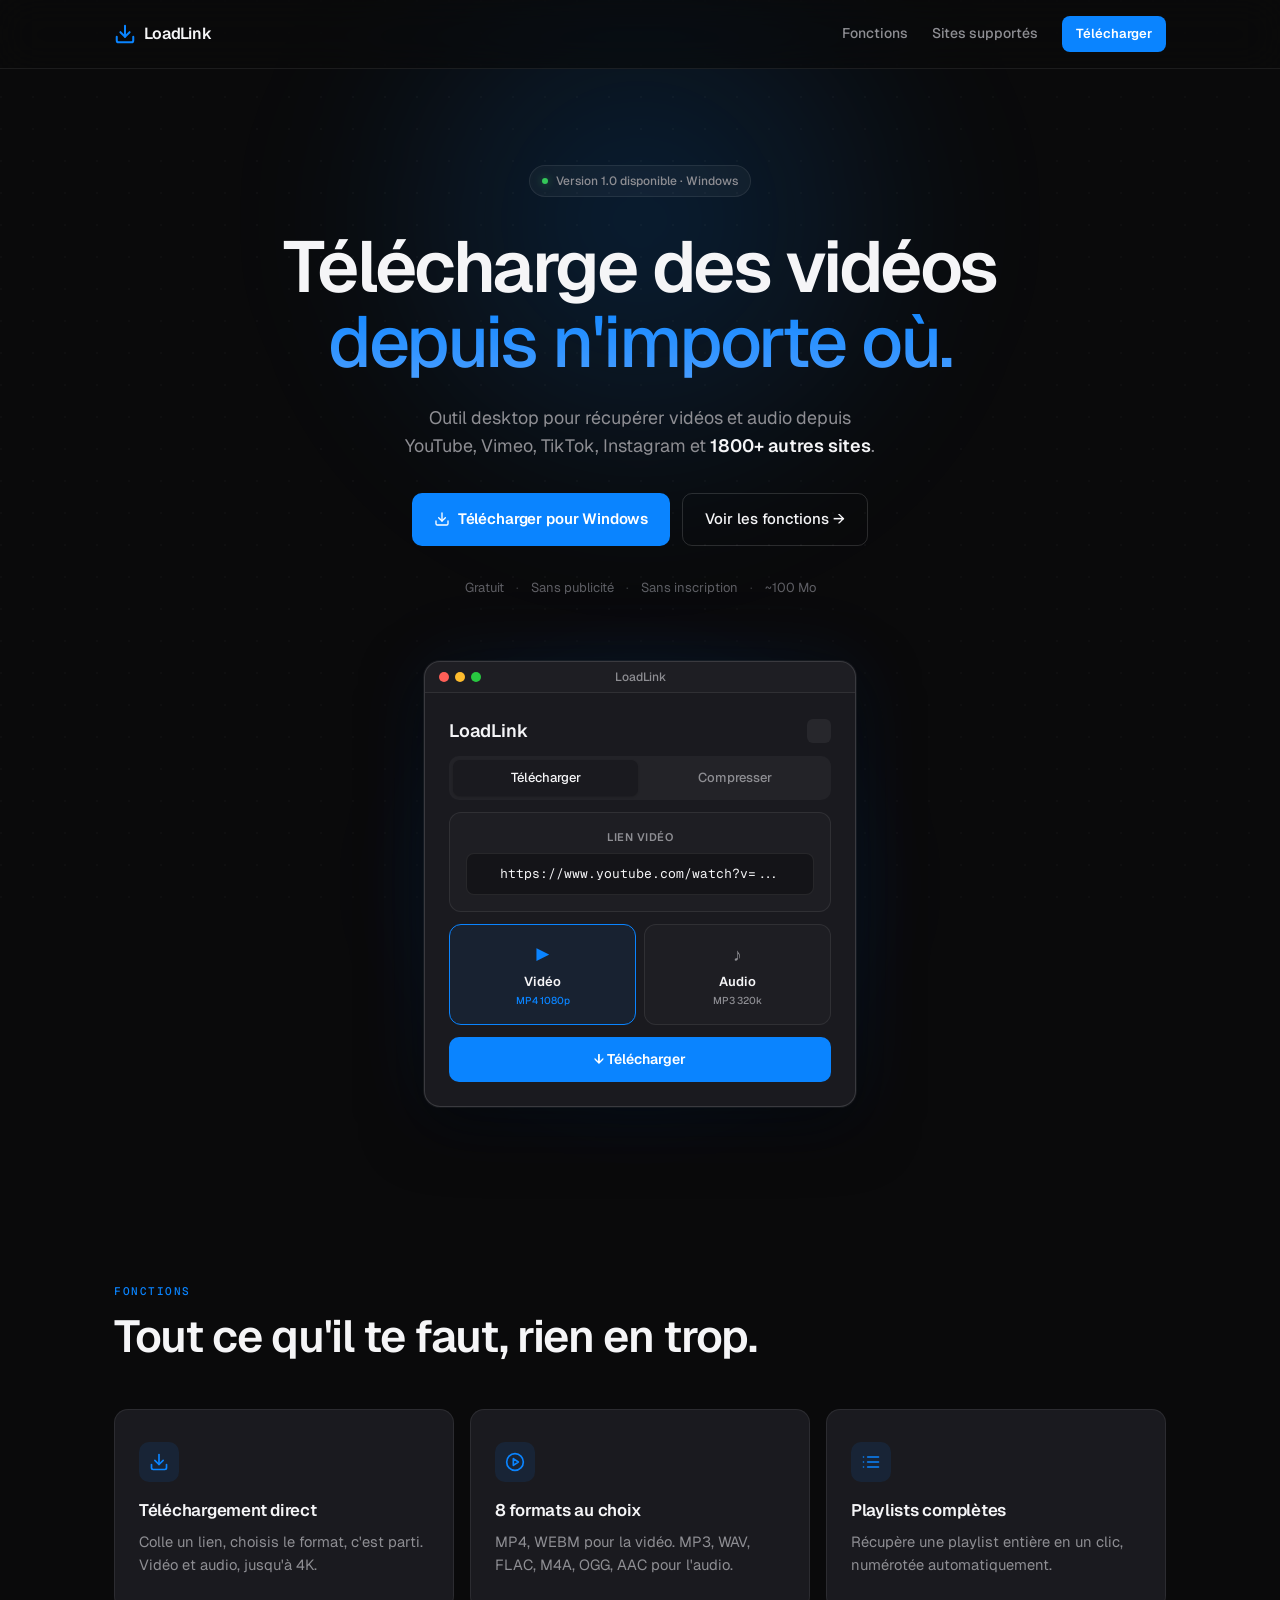
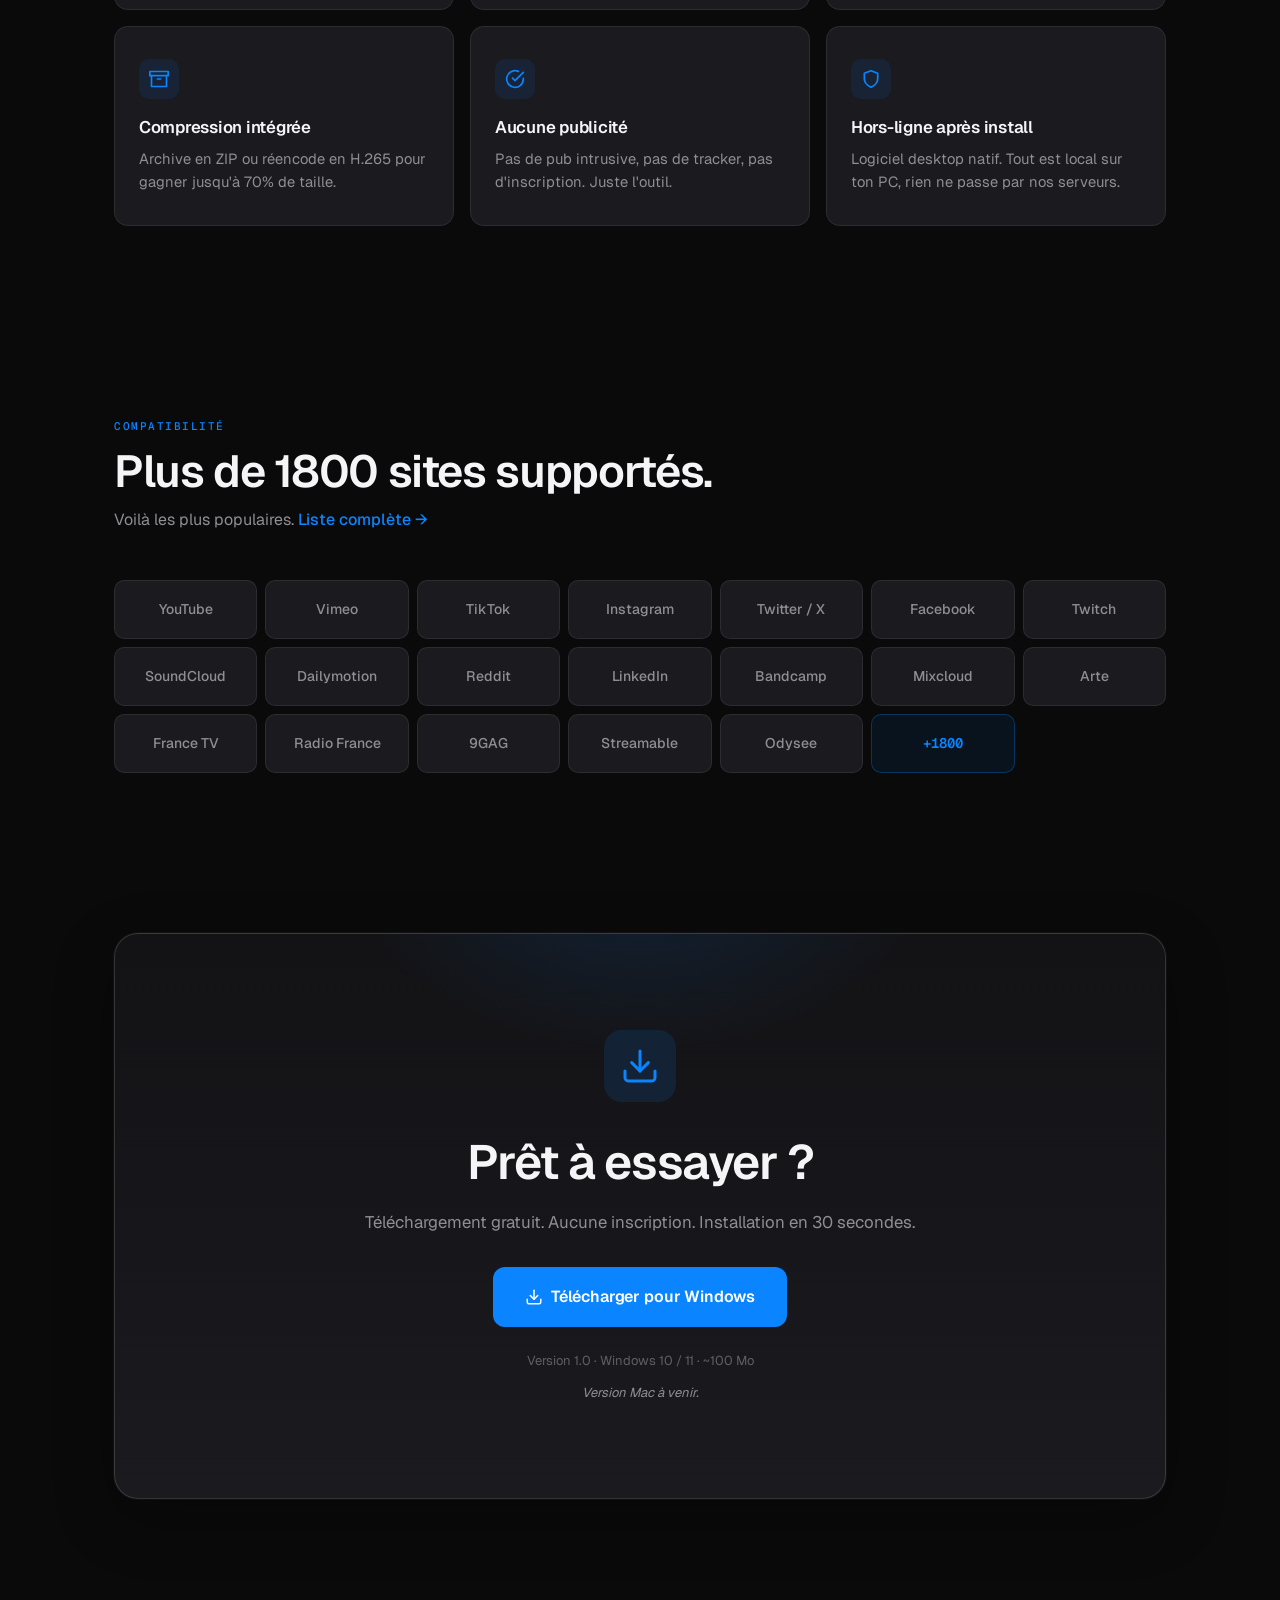
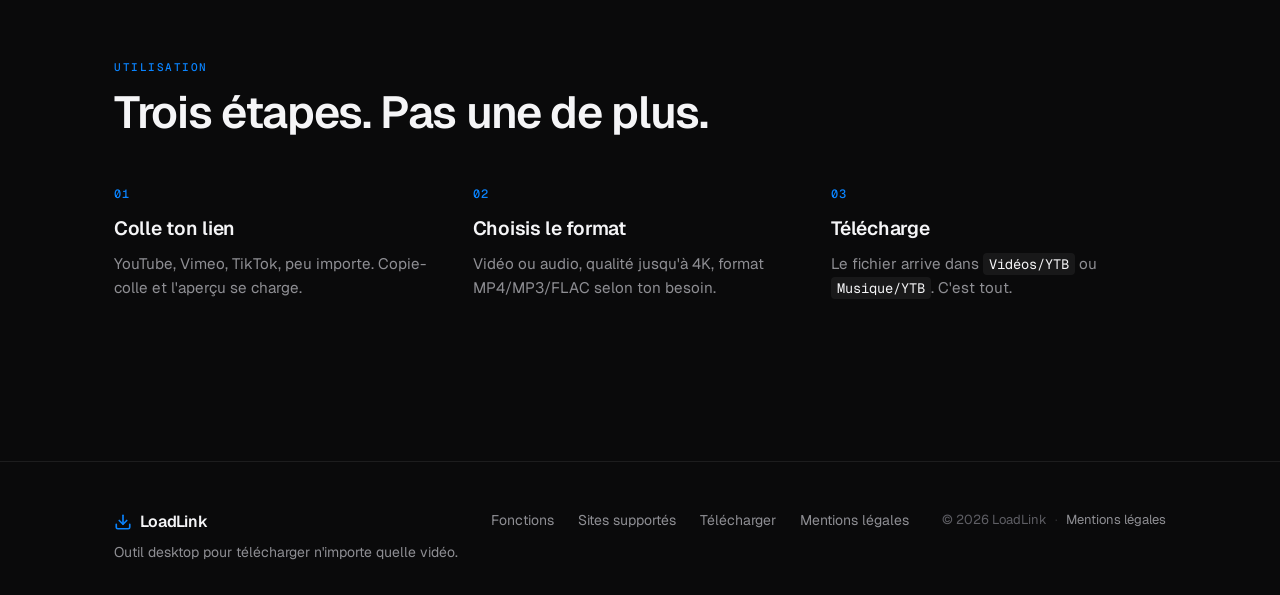
==== index.html @ 28d134cc "Initial commit: LoadLink website" ====
<!DOCTYPE html>
<html lang="fr">
<head>
  <meta charset="UTF-8">
  <meta name="viewport" content="width=device-width, initial-scale=1.0">
  <title>LoadLink — Téléchargez n'importe quelle vidéo, n'importe où</title>
  <meta name="description" content="LoadLink est un outil desktop pour télécharger des vidéos et de l'audio depuis YouTube, Vimeo, TikTok, Instagram et 1800+ autres sites. Gratuit, sans publicité, sans inscription.">
  <meta property="og:title" content="LoadLink — Télécharge n'importe quelle vidéo">
  <meta property="og:description" content="Outil desktop pour télécharger des vidéos et de l'audio depuis YouTube, Vimeo, TikTok et plus.">
  <meta property="og:type" content="website">
  <link rel="icon" type="image/png" href="favicon.png">

  <!-- Fonts: Geist (display + body) for crisp tech feel -->
  <link rel="preconnect" href="https://fonts.googleapis.com">
  <link rel="preconnect" href="https://fonts.gstatic.com" crossorigin>
  <link href="https://fonts.googleapis.com/css2?family=Geist:wght@300;400;500;600;700&family=Geist+Mono:wght@400;500&display=swap" rel="stylesheet">

  <link rel="stylesheet" href="styles.css">
</head>
<body>

  <!-- Subtle ambient gradient bg -->
  <div class="ambient-bg"></div>

  <header class="site-header">
    <div class="container header-inner">
      <a href="#" class="logo">
        <svg class="logo-mark" width="22" height="22" viewBox="0 0 24 24" fill="none" stroke="currentColor" stroke-width="2.2" stroke-linecap="round" stroke-linejoin="round">
          <path d="M21 15v4a2 2 0 0 1-2 2H5a2 2 0 0 1-2-2v-4"/>
          <polyline points="7 10 12 15 17 10"/>
          <line x1="12" y1="15" x2="12" y2="3"/>
        </svg>
        <span class="logo-text">LoadLink</span>
      </a>
      <nav class="nav">
        <a href="#features" class="nav-link">Fonctions</a>
        <a href="#sites" class="nav-link">Sites supportés</a>
        <a href="#download" class="nav-cta">Télécharger</a>
      </nav>
    </div>
  </header>

  <main>

    <!-- HERO -->
    <section class="hero">
      <div class="container">
        <div class="hero-badge">
          <span class="hero-badge-dot"></span>
          <span>Version 1.0 disponible · Windows</span>
        </div>

        <h1 class="hero-title">
          Télécharge des vidéos<br>
          <span class="hero-title-accent">depuis n'importe où.</span>
        </h1>

        <p class="hero-subtitle">
          Outil desktop pour récupérer vidéos et audio depuis<br>
          YouTube, Vimeo, TikTok, Instagram et <strong>1800+ autres sites</strong>.
        </p>

        <div class="hero-actions">
          <a href="#download" class="btn-primary">
            <svg width="16" height="16" viewBox="0 0 24 24" fill="none" stroke="currentColor" stroke-width="2" stroke-linecap="round" stroke-linejoin="round">
              <path d="M21 15v4a2 2 0 0 1-2 2H5a2 2 0 0 1-2-2v-4"/>
              <polyline points="7 10 12 15 17 10"/>
              <line x1="12" y1="15" x2="12" y2="3"/>
            </svg>
            Télécharger pour Windows
          </a>
          <a href="#features" class="btn-secondary">Voir les fonctions →</a>
        </div>

        <div class="hero-meta">
          <span>Gratuit</span>
          <span class="dot">·</span>
          <span>Sans publicité</span>
          <span class="dot">·</span>
          <span>Sans inscription</span>
          <span class="dot">·</span>
          <span>~100 Mo</span>
        </div>
      </div>

      <!-- App screenshot mockup -->
      <div class="hero-mockup container">
        <div class="mockup-frame">
          <div class="mockup-bar">
            <div class="mockup-dot red"></div>
            <div class="mockup-dot yellow"></div>
            <div class="mockup-dot green"></div>
            <div class="mockup-title">LoadLink</div>
          </div>
          <div class="mockup-content">
            <div class="mockup-row">
              <h3 style="margin:0;font-size:18px;font-weight:600">LoadLink</h3>
              <div class="mockup-icon"></div>
            </div>
            <div class="mockup-tabs">
              <div class="mockup-tab selected">Télécharger</div>
              <div class="mockup-tab">Compresser</div>
            </div>
            <div class="mockup-card">
              <div class="mockup-label">LIEN VIDÉO</div>
              <div class="mockup-input">https://www.youtube.com/watch?v=...</div>
            </div>
            <div class="mockup-formats">
              <div class="mockup-format selected">
                <div class="mockup-format-icon">▶</div>
                <div>Vidéo</div>
                <div class="mockup-format-meta">MP4 1080p</div>
              </div>
              <div class="mockup-format">
                <div class="mockup-format-icon">♪</div>
                <div>Audio</div>
                <div class="mockup-format-meta">MP3 320k</div>
              </div>
            </div>
            <div class="mockup-btn">↓ Télécharger</div>
          </div>
        </div>
      </div>
    </section>

    <!-- FEATURES -->
    <section class="features" id="features">
      <div class="container">
        <div class="section-label">FONCTIONS</div>
        <h2 class="section-title">Tout ce qu'il te faut, rien en trop.</h2>

        <div class="features-grid">
          <div class="feature">
            <div class="feature-icon">
              <svg width="20" height="20" viewBox="0 0 24 24" fill="none" stroke="currentColor" stroke-width="2" stroke-linecap="round" stroke-linejoin="round"><path d="M21 15v4a2 2 0 0 1-2 2H5a2 2 0 0 1-2-2v-4"/><polyline points="7 10 12 15 17 10"/><line x1="12" y1="15" x2="12" y2="3"/></svg>
            </div>
            <h3 class="feature-title">Téléchargement direct</h3>
            <p class="feature-desc">Colle un lien, choisis le format, c'est parti. Vidéo et audio, jusqu'à 4K.</p>
          </div>

          <div class="feature">
            <div class="feature-icon">
              <svg width="20" height="20" viewBox="0 0 24 24" fill="none" stroke="currentColor" stroke-width="2" stroke-linecap="round" stroke-linejoin="round"><polygon points="10 8 16 12 10 16 10 8"/><circle cx="12" cy="12" r="10"/></svg>
            </div>
            <h3 class="feature-title">8 formats au choix</h3>
            <p class="feature-desc">MP4, WEBM pour la vidéo. MP3, WAV, FLAC, M4A, OGG, AAC pour l'audio.</p>
          </div>

          <div class="feature">
            <div class="feature-icon">
              <svg width="20" height="20" viewBox="0 0 24 24" fill="none" stroke="currentColor" stroke-width="2" stroke-linecap="round" stroke-linejoin="round"><line x1="8" y1="6" x2="21" y2="6"/><line x1="8" y1="12" x2="21" y2="12"/><line x1="8" y1="18" x2="21" y2="18"/><line x1="3" y1="6" x2="3.01" y2="6"/><line x1="3" y1="12" x2="3.01" y2="12"/><line x1="3" y1="18" x2="3.01" y2="18"/></svg>
            </div>
            <h3 class="feature-title">Playlists complètes</h3>
            <p class="feature-desc">Récupère une playlist entière en un clic, numérotée automatiquement.</p>
          </div>

          <div class="feature">
            <div class="feature-icon">
              <svg width="20" height="20" viewBox="0 0 24 24" fill="none" stroke="currentColor" stroke-width="2" stroke-linecap="round" stroke-linejoin="round"><polyline points="21 8 21 21 3 21 3 8"/><rect x="1" y="3" width="22" height="5"/><line x1="10" y1="12" x2="14" y2="12"/></svg>
            </div>
            <h3 class="feature-title">Compression intégrée</h3>
            <p class="feature-desc">Archive en ZIP ou réencode en H.265 pour gagner jusqu'à 70% de taille.</p>
          </div>

          <div class="feature">
            <div class="feature-icon">
              <svg width="20" height="20" viewBox="0 0 24 24" fill="none" stroke="currentColor" stroke-width="2" stroke-linecap="round" stroke-linejoin="round"><path d="M22 11.08V12a10 10 0 1 1-5.93-9.14"/><polyline points="22 4 12 14.01 9 11.01"/></svg>
            </div>
            <h3 class="feature-title">Aucune publicité</h3>
            <p class="feature-desc">Pas de pub intrusive, pas de tracker, pas d'inscription. Juste l'outil.</p>
          </div>

          <div class="feature">
            <div class="feature-icon">
              <svg width="20" height="20" viewBox="0 0 24 24" fill="none" stroke="currentColor" stroke-width="2" stroke-linecap="round" stroke-linejoin="round"><path d="M12 22s8-4 8-10V5l-8-3-8 3v7c0 6 8 10 8 10z"/></svg>
            </div>
            <h3 class="feature-title">Hors-ligne après install</h3>
            <p class="feature-desc">Logiciel desktop natif. Tout est local sur ton PC, rien ne passe par nos serveurs.</p>
          </div>
        </div>
      </div>
    </section>

    <!-- SITES SUPPORTÉS -->
    <section class="sites" id="sites">
      <div class="container">
        <div class="section-label">COMPATIBILITÉ</div>
        <h2 class="section-title">Plus de 1800 sites supportés.</h2>
        <p class="section-subtitle">Voilà les plus populaires. <a href="https://github.com/yt-dlp/yt-dlp/blob/master/supportedsites.md" target="_blank" rel="noopener">Liste complète →</a></p>

        <div class="sites-grid">
          <div class="site-card">YouTube</div>
          <div class="site-card">Vimeo</div>
          <div class="site-card">TikTok</div>
          <div class="site-card">Instagram</div>
          <div class="site-card">Twitter / X</div>
          <div class="site-card">Facebook</div>
          <div class="site-card">Twitch</div>
          <div class="site-card">SoundCloud</div>
          <div class="site-card">Dailymotion</div>
          <div class="site-card">Reddit</div>
          <div class="site-card">LinkedIn</div>
          <div class="site-card">Bandcamp</div>
          <div class="site-card">Mixcloud</div>
          <div class="site-card">Arte</div>
          <div class="site-card">France TV</div>
          <div class="site-card">Radio France</div>
          <div class="site-card">9GAG</div>
          <div class="site-card">Streamable</div>
          <div class="site-card">Odysee</div>
          <div class="site-card">+1800</div>
        </div>
      </div>
    </section>

    <!-- DOWNLOAD CTA -->
    <section class="download-cta" id="download">
      <div class="container">
        <div class="download-card">
          <div class="download-icon">
            <svg width="40" height="40" viewBox="0 0 24 24" fill="none" stroke="currentColor" stroke-width="1.8" stroke-linecap="round" stroke-linejoin="round">
              <path d="M21 15v4a2 2 0 0 1-2 2H5a2 2 0 0 1-2-2v-4"/>
              <polyline points="7 10 12 15 17 10"/>
              <line x1="12" y1="15" x2="12" y2="3"/>
            </svg>
          </div>
          <h2 class="download-title">Prêt à essayer ?</h2>
          <p class="download-subtitle">Téléchargement gratuit. Aucune inscription. Installation en 30 secondes.</p>

          <a href="https://github.com/studiobastidecontact-tech/loadlink/releases/latest/download/LoadLink-Setup.exe" class="btn-primary btn-large">
            <svg width="18" height="18" viewBox="0 0 24 24" fill="none" stroke="currentColor" stroke-width="2" stroke-linecap="round" stroke-linejoin="round">
              <path d="M21 15v4a2 2 0 0 1-2 2H5a2 2 0 0 1-2-2v-4"/>
              <polyline points="7 10 12 15 17 10"/>
              <line x1="12" y1="15" x2="12" y2="3"/>
            </svg>
            Télécharger pour Windows
          </a>

          <div class="download-info">
            <span>Version 1.0 · Windows 10 / 11 · ~100 Mo</span>
          </div>

          <div class="download-mac-note">
            <span>Version Mac à venir.</span>
          </div>
        </div>
      </div>
    </section>

    <!-- HOW IT WORKS -->
    <section class="how">
      <div class="container">
        <div class="section-label">UTILISATION</div>
        <h2 class="section-title">Trois étapes. Pas une de plus.</h2>

        <div class="how-grid">
          <div class="how-step">
            <div class="how-num">01</div>
            <h3 class="how-title">Colle ton lien</h3>
            <p class="how-desc">YouTube, Vimeo, TikTok, peu importe. Copie-colle et l'aperçu se charge.</p>
          </div>
          <div class="how-step">
            <div class="how-num">02</div>
            <h3 class="how-title">Choisis le format</h3>
            <p class="how-desc">Vidéo ou audio, qualité jusqu'à 4K, format MP4/MP3/FLAC selon ton besoin.</p>
          </div>
          <div class="how-step">
            <div class="how-num">03</div>
            <h3 class="how-title">Télécharge</h3>
            <p class="how-desc">Le fichier arrive dans <code>Vidéos/YTB</code> ou <code>Musique/YTB</code>. C'est tout.</p>
          </div>
        </div>
      </div>
    </section>

  </main>

  <footer class="site-footer">
    <div class="container footer-inner">
      <div class="footer-brand">
        <div class="logo">
          <svg class="logo-mark" width="18" height="18" viewBox="0 0 24 24" fill="none" stroke="currentColor" stroke-width="2.2" stroke-linecap="round" stroke-linejoin="round">
            <path d="M21 15v4a2 2 0 0 1-2 2H5a2 2 0 0 1-2-2v-4"/>
            <polyline points="7 10 12 15 17 10"/>
            <line x1="12" y1="15" x2="12" y2="3"/>
          </svg>
          <span class="logo-text">LoadLink</span>
        </div>
        <p class="footer-tagline">Outil desktop pour télécharger n'importe quelle vidéo.</p>
      </div>

      <div class="footer-links">
        <a href="#features">Fonctions</a>
        <a href="#sites">Sites supportés</a>
        <a href="#download">Télécharger</a>
        <a href="legal.html">Mentions légales</a>
      </div>

      <div class="footer-bottom">
        <span>© 2026 LoadLink</span>
        <span class="dot">·</span>
        <a href="legal.html">Mentions légales</a>
      </div>
    </div>
  </footer>

  <script src="main.js"></script>
</body>
</html>
---- styles.css ----
/* ============================================
   LOADLINK — Landing page
   Aesthetic: refined minimalism + premium tech
   ============================================ */

:root {
  /* Colors — Dark base, single accent */
  --bg: #0A0A0B;
  --bg-elevated: #131316;
  --bg-card: #1A1A1F;
  --border: rgba(255, 255, 255, 0.08);
  --border-strong: rgba(255, 255, 255, 0.14);

  --text: #F5F5F7;
  --text-muted: #8E8E93;
  --text-faint: #5E5E64;

  --accent: #0A84FF;
  --accent-hover: #0974E0;
  --accent-glow: rgba(10, 132, 255, 0.4);

  /* Typography */
  --font-display: "Geist", -apple-system, BlinkMacSystemFont, sans-serif;
  --font-body: "Geist", -apple-system, BlinkMacSystemFont, sans-serif;
  --font-mono: "Geist Mono", ui-monospace, "SF Mono", Menlo, monospace;

  /* Spacing rhythm */
  --space-1: 4px;
  --space-2: 8px;
  --space-3: 12px;
  --space-4: 16px;
  --space-5: 24px;
  --space-6: 32px;
  --space-8: 48px;
  --space-10: 64px;
  --space-12: 96px;
  --space-16: 128px;
}

/* ============================================
   RESET + BASE
   ============================================ */
*,
*::before,
*::after {
  box-sizing: border-box;
  margin: 0;
  padding: 0;
}

html {
  scroll-behavior: smooth;
}

body {
  font-family: var(--font-body);
  background: var(--bg);
  color: var(--text);
  font-size: 16px;
  line-height: 1.5;
  -webkit-font-smoothing: antialiased;
  -moz-osx-font-smoothing: grayscale;
  overflow-x: hidden;
  min-height: 100vh;
}

a {
  color: inherit;
  text-decoration: none;
}

button {
  font-family: inherit;
  cursor: pointer;
  border: none;
  background: none;
  color: inherit;
}

code {
  font-family: var(--font-mono);
  font-size: 0.9em;
  background: rgba(255, 255, 255, 0.06);
  padding: 2px 6px;
  border-radius: 4px;
  color: var(--text);
}

/* ============================================
   AMBIENT BACKGROUND
   ============================================ */
.ambient-bg {
  position: fixed;
  inset: 0;
  z-index: -1;
  overflow: hidden;
  pointer-events: none;
}

.ambient-bg::before {
  content: "";
  position: absolute;
  top: -20%;
  left: 50%;
  width: 800px;
  height: 800px;
  background: radial-gradient(circle, rgba(10, 132, 255, 0.18) 0%, transparent 60%);
  transform: translateX(-50%);
  filter: blur(60px);
}

.ambient-bg::after {
  content: "";
  position: absolute;
  top: 0;
  left: 0;
  right: 0;
  bottom: 0;
  background-image:
    radial-gradient(circle at 1px 1px, rgba(255, 255, 255, 0.04) 1px, transparent 0);
  background-size: 32px 32px;
  opacity: 0.6;
}

/* ============================================
   LAYOUT
   ============================================ */
.container {
  width: 100%;
  max-width: 1100px;
  margin: 0 auto;
  padding: 0 var(--space-5);
}

/* ============================================
   HEADER
   ============================================ */
.site-header {
  position: sticky;
  top: 0;
  z-index: 50;
  padding: var(--space-4) 0;
  background: rgba(10, 10, 11, 0.7);
  backdrop-filter: blur(20px) saturate(180%);
  -webkit-backdrop-filter: blur(20px) saturate(180%);
  border-bottom: 1px solid var(--border);
}

.header-inner {
  display: flex;
  justify-content: space-between;
  align-items: center;
}

.logo {
  display: flex;
  align-items: center;
  gap: var(--space-2);
  color: var(--text);
  font-weight: 600;
  font-size: 16px;
  letter-spacing: -0.01em;
}

.logo-mark {
  color: var(--accent);
}

.nav {
  display: flex;
  align-items: center;
  gap: var(--space-5);
}

.nav-link {
  color: var(--text-muted);
  font-size: 14px;
  font-weight: 500;
  transition: color 0.2s;
}

.nav-link:hover {
  color: var(--text);
}

.nav-cta {
  background: var(--accent);
  color: white;
  padding: 8px 14px;
  border-radius: 8px;
  font-size: 13px;
  font-weight: 600;
  transition: background 0.2s, transform 0.1s;
}

.nav-cta:hover {
  background: var(--accent-hover);
  transform: translateY(-1px);
}

/* ============================================
   HERO
   ============================================ */
.hero {
  padding: var(--space-12) 0 var(--space-8);
  text-align: center;
  position: relative;
}

.hero-badge {
  display: inline-flex;
  align-items: center;
  gap: var(--space-2);
  padding: 6px 12px;
  border-radius: 999px;
  background: rgba(255, 255, 255, 0.04);
  border: 1px solid var(--border);
  font-size: 12px;
  color: var(--text-muted);
  margin-bottom: var(--space-6);
  font-weight: 500;
}

.hero-badge-dot {
  width: 6px;
  height: 6px;
  border-radius: 50%;
  background: #34C759;
  box-shadow: 0 0 8px rgba(52, 199, 89, 0.5);
}

.hero-title {
  font-family: var(--font-display);
  font-size: clamp(2.5rem, 6vw, 4.5rem);
  font-weight: 600;
  line-height: 1.05;
  letter-spacing: -0.035em;
  margin-bottom: var(--space-5);
  color: var(--text);
}

.hero-title-accent {
  background: linear-gradient(180deg, var(--accent) 0%, #4D9FFF 100%);
  -webkit-background-clip: text;
  background-clip: text;
  color: transparent;
  font-weight: 500;
}

.hero-subtitle {
  font-size: clamp(1rem, 1.4vw, 1.15rem);
  color: var(--text-muted);
  max-width: 540px;
  margin: 0 auto var(--space-6);
  line-height: 1.6;
}

.hero-subtitle strong {
  color: var(--text);
  font-weight: 600;
}

.hero-actions {
  display: flex;
  gap: var(--space-3);
  justify-content: center;
  flex-wrap: wrap;
  margin-bottom: var(--space-6);
}

.btn-primary {
  display: inline-flex;
  align-items: center;
  gap: var(--space-2);
  background: var(--accent);
  color: white;
  padding: 14px 22px;
  border-radius: 10px;
  font-size: 15px;
  font-weight: 600;
  letter-spacing: -0.01em;
  transition: all 0.2s;
  box-shadow: 0 0 0 0 var(--accent-glow);
}

.btn-primary:hover {
  background: var(--accent-hover);
  transform: translateY(-2px);
  box-shadow: 0 8px 24px 0 var(--accent-glow);
}

.btn-primary.btn-large {
  padding: 18px 32px;
  font-size: 16px;
  border-radius: 12px;
}

.btn-secondary {
  display: inline-flex;
  align-items: center;
  gap: var(--space-2);
  background: transparent;
  color: var(--text);
  padding: 14px 22px;
  border-radius: 10px;
  font-size: 15px;
  font-weight: 500;
  border: 1px solid var(--border-strong);
  transition: all 0.2s;
}

.btn-secondary:hover {
  background: rgba(255, 255, 255, 0.04);
  border-color: rgba(255, 255, 255, 0.2);
}

.hero-meta {
  display: flex;
  justify-content: center;
  align-items: center;
  gap: var(--space-3);
  font-size: 13px;
  color: var(--text-faint);
  flex-wrap: wrap;
}

.hero-meta .dot {
  color: var(--text-faint);
  opacity: 0.5;
}

/* ============================================
   HERO MOCKUP
   ============================================ */
.hero-mockup {
  margin-top: var(--space-10);
  max-width: 480px;
  position: relative;
}

.hero-mockup::before {
  content: "";
  position: absolute;
  inset: -40px;
  background: radial-gradient(circle at center, var(--accent-glow) 0%, transparent 70%);
  opacity: 0.5;
  filter: blur(40px);
  z-index: -1;
}

.mockup-frame {
  background: var(--bg-card);
  border: 1px solid var(--border-strong);
  border-radius: 16px;
  overflow: hidden;
  box-shadow:
    0 0 0 1px rgba(255, 255, 255, 0.05),
    0 20px 60px rgba(0, 0, 0, 0.5),
    0 0 80px rgba(10, 132, 255, 0.1);
}

.mockup-bar {
  display: flex;
  align-items: center;
  gap: 6px;
  padding: 10px 14px;
  background: rgba(255, 255, 255, 0.02);
  border-bottom: 1px solid var(--border);
  position: relative;
}

.mockup-dot {
  width: 10px;
  height: 10px;
  border-radius: 50%;
}
.mockup-dot.red { background: #FF5F57; }
.mockup-dot.yellow { background: #FEBC2E; }
.mockup-dot.green { background: #28C840; }

.mockup-title {
  position: absolute;
  left: 50%;
  transform: translateX(-50%);
  font-size: 12px;
  color: var(--text-muted);
  font-weight: 500;
}

.mockup-content {
  padding: var(--space-5);
  display: flex;
  flex-direction: column;
  gap: var(--space-3);
}

.mockup-row {
  display: flex;
  justify-content: space-between;
  align-items: center;
}

.mockup-icon {
  width: 24px;
  height: 24px;
  background: rgba(255, 255, 255, 0.06);
  border-radius: 6px;
}

.mockup-tabs {
  display: flex;
  gap: 4px;
  padding: 4px;
  background: rgba(255, 255, 255, 0.04);
  border-radius: 10px;
}

.mockup-tab {
  flex: 1;
  padding: 8px;
  text-align: center;
  font-size: 13px;
  color: var(--text-muted);
  font-weight: 500;
  border-radius: 7px;
}

.mockup-tab.selected {
  background: var(--bg-card);
  color: var(--text);
  box-shadow: 0 1px 2px rgba(0, 0, 0, 0.2);
}

.mockup-card {
  background: rgba(255, 255, 255, 0.02);
  border: 1px solid var(--border);
  border-radius: 12px;
  padding: var(--space-4);
}

.mockup-label {
  font-size: 11px;
  font-weight: 600;
  color: var(--text-muted);
  letter-spacing: 0.5px;
  margin-bottom: var(--space-2);
}

.mockup-input {
  font-size: 13px;
  color: var(--text);
  background: rgba(0, 0, 0, 0.3);
  padding: 10px 12px;
  border-radius: 8px;
  border: 1px solid var(--border);
  font-family: var(--font-mono);
  white-space: nowrap;
  overflow: hidden;
  text-overflow: ellipsis;
}

.mockup-formats {
  display: grid;
  grid-template-columns: 1fr 1fr;
  gap: var(--space-2);
}

.mockup-format {
  background: rgba(255, 255, 255, 0.02);
  border: 1.5px solid var(--border);
  border-radius: 12px;
  padding: var(--space-4) var(--space-3);
  text-align: center;
  font-size: 13px;
  font-weight: 600;
}

.mockup-format.selected {
  border-color: var(--accent);
  background: rgba(10, 132, 255, 0.08);
}

.mockup-format-icon {
  font-size: 18px;
  margin-bottom: 4px;
  color: var(--text-muted);
}

.mockup-format.selected .mockup-format-icon {
  color: var(--accent);
}

.mockup-format-meta {
  font-size: 10px;
  color: var(--text-muted);
  font-weight: 500;
  margin-top: 2px;
}

.mockup-format.selected .mockup-format-meta {
  color: var(--accent);
}

.mockup-btn {
  background: var(--accent);
  color: white;
  text-align: center;
  padding: 12px;
  border-radius: 10px;
  font-size: 14px;
  font-weight: 600;
}

/* ============================================
   SECTIONS
   ============================================ */
section {
  padding: var(--space-12) 0;
}

.section-label {
  font-family: var(--font-mono);
  font-size: 11px;
  font-weight: 500;
  letter-spacing: 1.5px;
  color: var(--accent);
  text-transform: uppercase;
  margin-bottom: var(--space-3);
}

.section-title {
  font-family: var(--font-display);
  font-size: clamp(1.8rem, 4vw, 2.8rem);
  font-weight: 600;
  letter-spacing: -0.03em;
  line-height: 1.1;
  margin-bottom: var(--space-3);
  color: var(--text);
}

.section-subtitle {
  color: var(--text-muted);
  font-size: 1rem;
  margin-bottom: var(--space-8);
  max-width: 540px;
}

.section-subtitle a {
  color: var(--accent);
  font-weight: 500;
  border-bottom: 1px solid transparent;
  transition: border-color 0.2s;
}

.section-subtitle a:hover {
  border-bottom-color: var(--accent);
}

/* ============================================
   FEATURES GRID
   ============================================ */
.features {
  padding-top: var(--space-16);
}

.features-grid {
  display: grid;
  grid-template-columns: repeat(auto-fit, minmax(280px, 1fr));
  gap: var(--space-4);
  margin-top: var(--space-8);
}

.feature {
  background: var(--bg-card);
  border: 1px solid var(--border);
  border-radius: 14px;
  padding: var(--space-6) var(--space-5);
  transition: all 0.3s;
}

.feature:hover {
  border-color: var(--border-strong);
  transform: translateY(-4px);
  background: rgba(255, 255, 255, 0.025);
}

.feature-icon {
  width: 40px;
  height: 40px;
  border-radius: 10px;
  background: rgba(10, 132, 255, 0.1);
  color: var(--accent);
  display: flex;
  align-items: center;
  justify-content: center;
  margin-bottom: var(--space-4);
}

.feature-title {
  font-size: 1.05rem;
  font-weight: 600;
  letter-spacing: -0.015em;
  margin-bottom: var(--space-2);
}

.feature-desc {
  font-size: 0.92rem;
  color: var(--text-muted);
  line-height: 1.55;
}

/* ============================================
   SITES GRID
   ============================================ */
.sites-grid {
  display: grid;
  grid-template-columns: repeat(auto-fill, minmax(140px, 1fr));
  gap: var(--space-2);
  margin-top: var(--space-8);
}

.site-card {
  padding: 18px 14px;
  background: var(--bg-card);
  border: 1px solid var(--border);
  border-radius: 10px;
  text-align: center;
  font-size: 14px;
  font-weight: 500;
  color: var(--text-muted);
  transition: all 0.2s;
}

.site-card:hover {
  border-color: var(--accent);
  color: var(--text);
  transform: translateY(-2px);
}

.site-card:last-child {
  background: rgba(10, 132, 255, 0.08);
  color: var(--accent);
  border-color: rgba(10, 132, 255, 0.3);
  font-weight: 600;
  font-family: var(--font-mono);
}

/* ============================================
   DOWNLOAD CTA
   ============================================ */
.download-cta {
  padding: var(--space-10) 0;
}

.download-card {
  background: linear-gradient(180deg, var(--bg-elevated) 0%, var(--bg-card) 100%);
  border: 1px solid var(--border-strong);
  border-radius: 24px;
  padding: var(--space-12) var(--space-6);
  text-align: center;
  position: relative;
  overflow: hidden;
  box-shadow:
    0 0 0 1px rgba(255, 255, 255, 0.03),
    0 20px 60px rgba(0, 0, 0, 0.3);
}

.download-card::before {
  content: "";
  position: absolute;
  top: -50%;
  left: 50%;
  transform: translateX(-50%);
  width: 600px;
  height: 400px;
  background: radial-gradient(ellipse at center, rgba(10, 132, 255, 0.15) 0%, transparent 70%);
  pointer-events: none;
}

.download-icon {
  width: 72px;
  height: 72px;
  border-radius: 18px;
  background: rgba(10, 132, 255, 0.12);
  color: var(--accent);
  display: flex;
  align-items: center;
  justify-content: center;
  margin: 0 auto var(--space-5);
  position: relative;
  z-index: 1;
}

.download-title {
  font-family: var(--font-display);
  font-size: clamp(2rem, 4vw, 3rem);
  font-weight: 600;
  letter-spacing: -0.03em;
  margin-bottom: var(--space-3);
  position: relative;
  z-index: 1;
}

.download-subtitle {
  color: var(--text-muted);
  font-size: 1.05rem;
  margin-bottom: var(--space-6);
  position: relative;
  z-index: 1;
}

.download-info {
  margin-top: var(--space-5);
  font-size: 13px;
  color: var(--text-faint);
  position: relative;
  z-index: 1;
}

.download-mac-note {
  margin-top: var(--space-3);
  font-size: 13px;
  color: var(--text-muted);
  font-style: italic;
  position: relative;
  z-index: 1;
}

/* ============================================
   HOW IT WORKS
   ============================================ */
.how-grid {
  display: grid;
  grid-template-columns: repeat(auto-fit, minmax(260px, 1fr));
  gap: var(--space-5);
  margin-top: var(--space-8);
}

.how-step {
  position: relative;
}

.how-num {
  font-family: var(--font-mono);
  font-size: 12px;
  font-weight: 500;
  color: var(--accent);
  margin-bottom: var(--space-3);
  letter-spacing: 1px;
}

.how-title {
  font-size: 1.2rem;
  font-weight: 600;
  letter-spacing: -0.015em;
  margin-bottom: var(--space-2);
}

.how-desc {
  color: var(--text-muted);
  font-size: 0.95rem;
  line-height: 1.6;
}

/* ============================================
   FOOTER
   ============================================ */
.site-footer {
  border-top: 1px solid var(--border);
  padding: var(--space-8) 0 var(--space-6);
  margin-top: var(--space-10);
}

.footer-inner {
  display: flex;
  flex-direction: column;
  gap: var(--space-5);
}

.footer-brand {
  display: flex;
  flex-direction: column;
  gap: var(--space-2);
}

.footer-tagline {
  color: var(--text-muted);
  font-size: 14px;
  max-width: 360px;
}

.footer-links {
  display: flex;
  gap: var(--space-5);
  flex-wrap: wrap;
}

.footer-links a {
  color: var(--text-muted);
  font-size: 14px;
  transition: color 0.2s;
}

.footer-links a:hover {
  color: var(--text);
}

.footer-bottom {
  display: flex;
  align-items: center;
  gap: var(--space-2);
  padding-top: var(--space-5);
  border-top: 1px solid var(--border);
  font-size: 13px;
  color: var(--text-faint);
}

.footer-bottom a {
  color: var(--text-muted);
  transition: color 0.2s;
}

.footer-bottom a:hover {
  color: var(--accent);
}

.footer-bottom .dot {
  opacity: 0.4;
}

/* ============================================
   RESPONSIVE
   ============================================ */
@media (min-width: 768px) {
  .footer-inner {
    flex-direction: row;
    justify-content: space-between;
    align-items: flex-start;
  }

  .footer-bottom {
    border-top: none;
    padding-top: 0;
  }
}

@media (max-width: 640px) {
  .nav .nav-link {
    display: none;
  }

  .hero {
    padding: var(--space-8) 0 var(--space-6);
  }

  section {
    padding: var(--space-8) 0;
  }

  .download-card {
    padding: var(--space-8) var(--space-4);
  }
}

/* ============================================
   ENTRANCE ANIMATIONS
   ============================================ */
@keyframes fadeInUp {
  from {
    opacity: 0;
    transform: translateY(20px);
  }
  to {
    opacity: 1;
    transform: translateY(0);
  }
}

.hero-badge,
.hero-title,
.hero-subtitle,
.hero-actions,
.hero-meta {
  animation: fadeInUp 0.6s ease-out backwards;
}

.hero-badge { animation-delay: 0s; }
.hero-title { animation-delay: 0.1s; }
.hero-subtitle { animation-delay: 0.2s; }
.hero-actions { animation-delay: 0.3s; }
.hero-meta { animation-delay: 0.4s; }
.hero-mockup {
  animation: fadeInUp 0.8s ease-out 0.5s backwards;
}
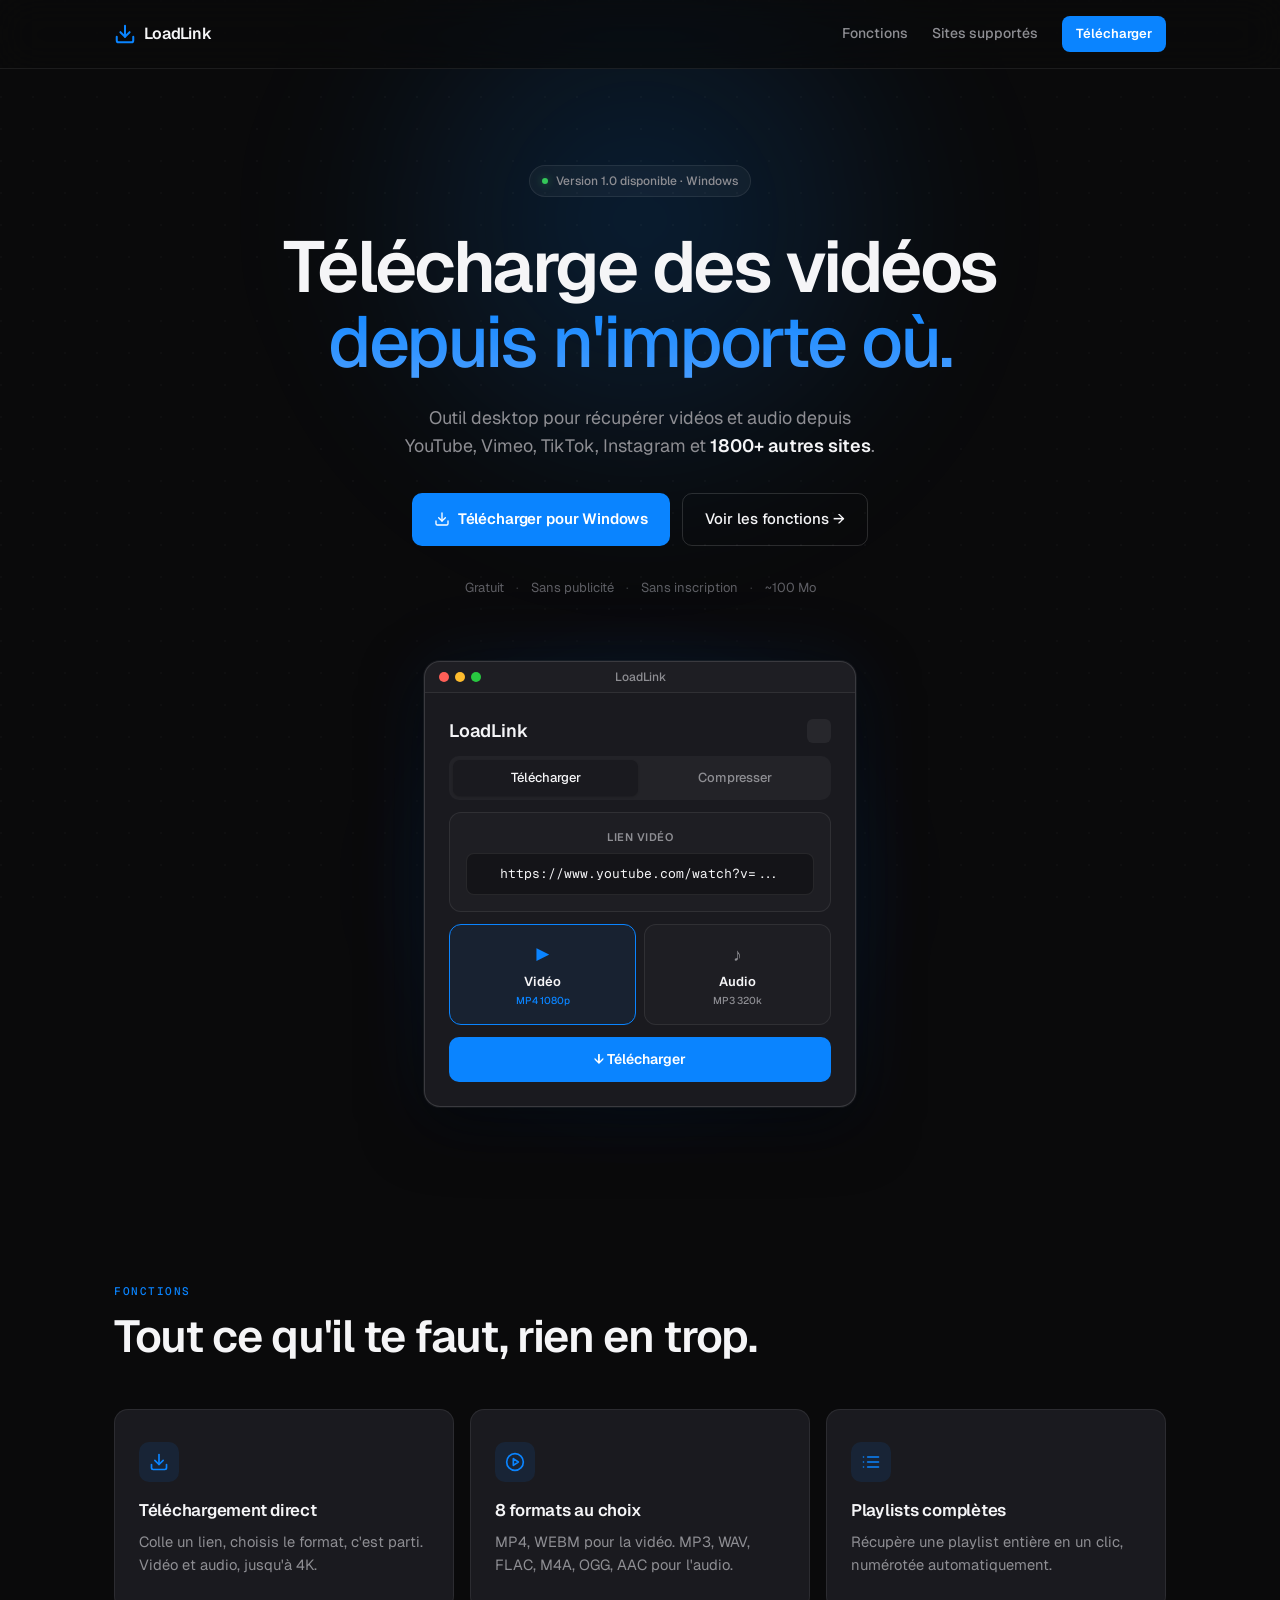
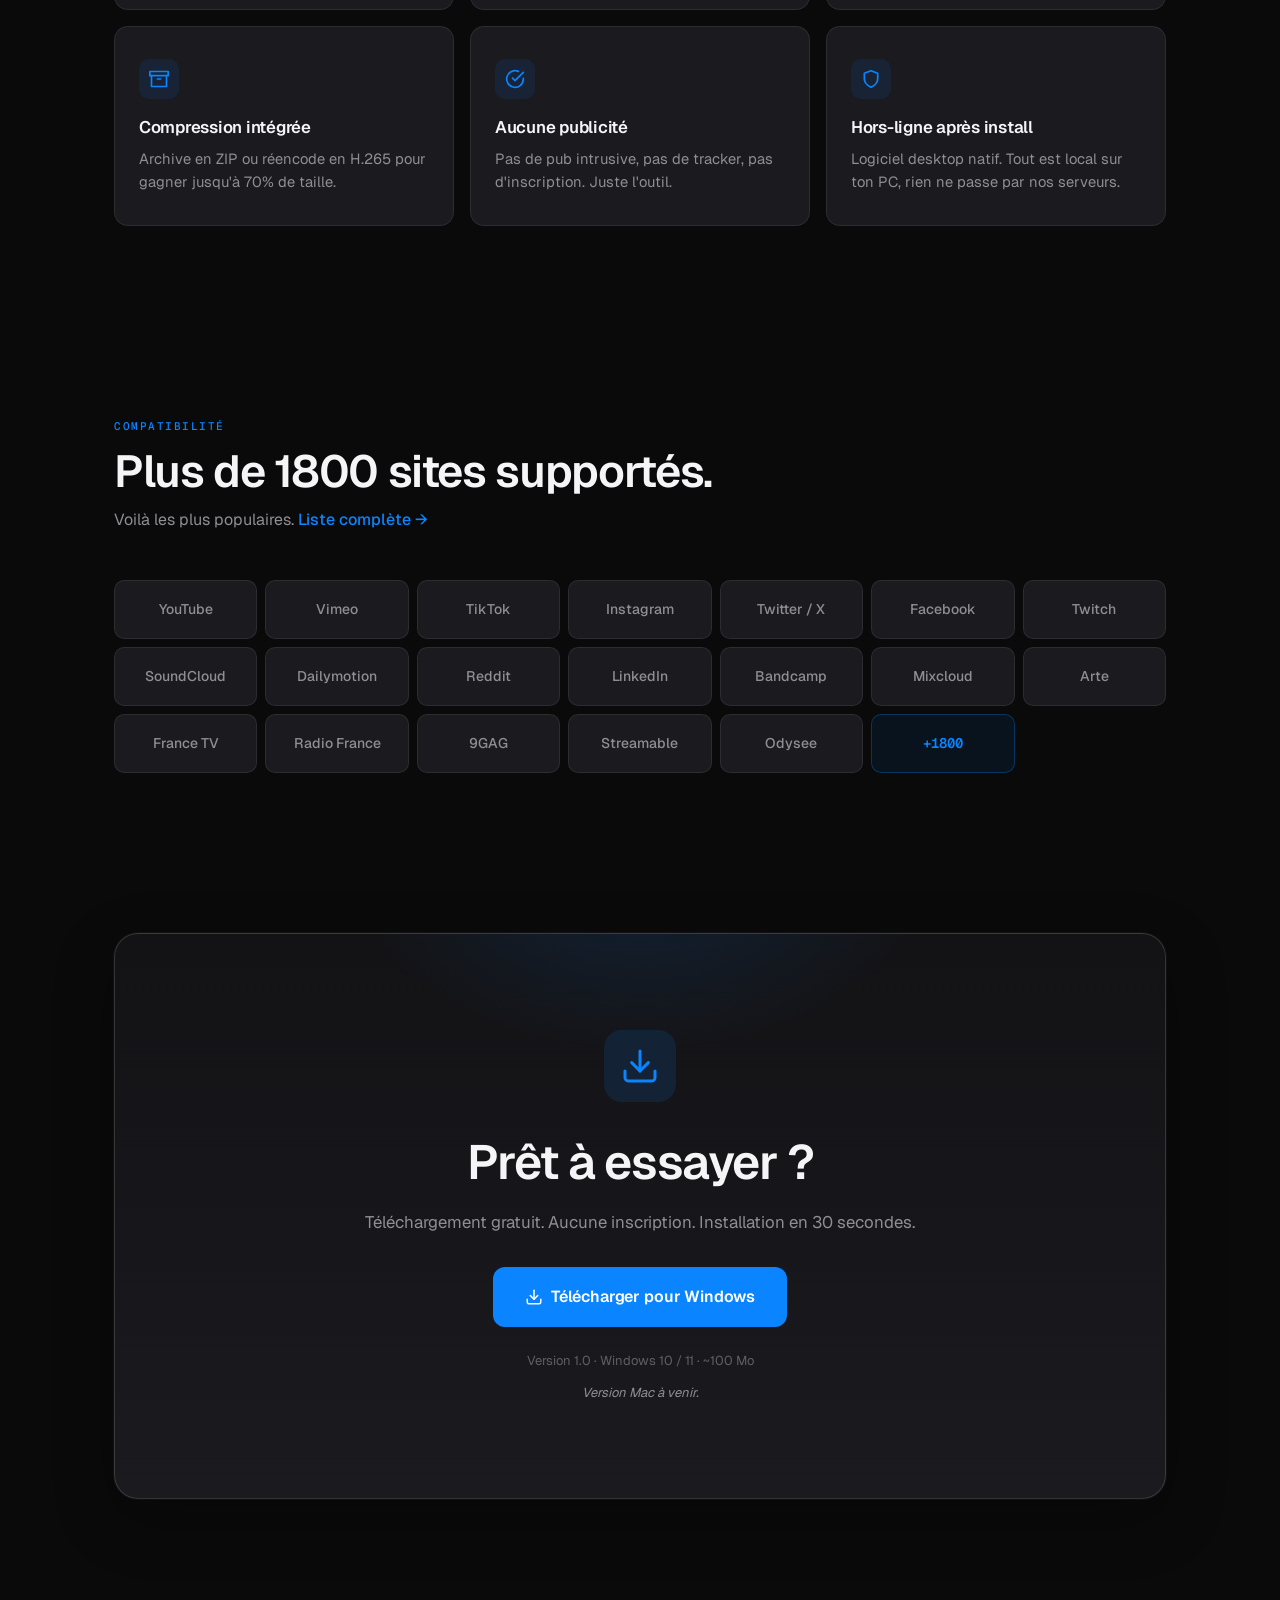
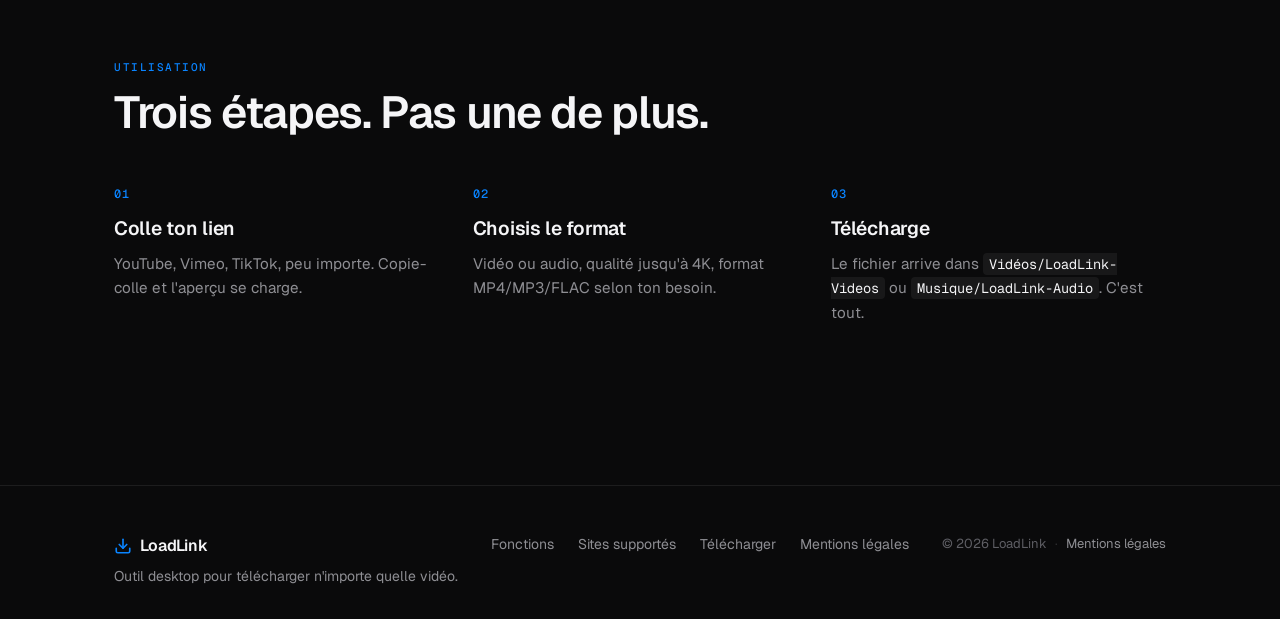
==== commit d8743857: "Update download path descriptions in index.html" ====
--- a/index.html
+++ b/index.html
@@ -267,7 +267,7 @@
           <div class="how-step">
             <div class="how-num">03</div>
             <h3 class="how-title">Télécharge</h3>
-            <p class="how-desc">Le fichier arrive dans <code>Vidéos/YTB</code> ou <code>Musique/YTB</code>. C'est tout.</p>
+            <p class="how-desc">Le fichier arrive dans <code>Vidéos/LoadLink-Videos</code> ou <code>Musique/LoadLink-Audio</code>. C'est tout.</p>
           </div>
         </div>
       </div>
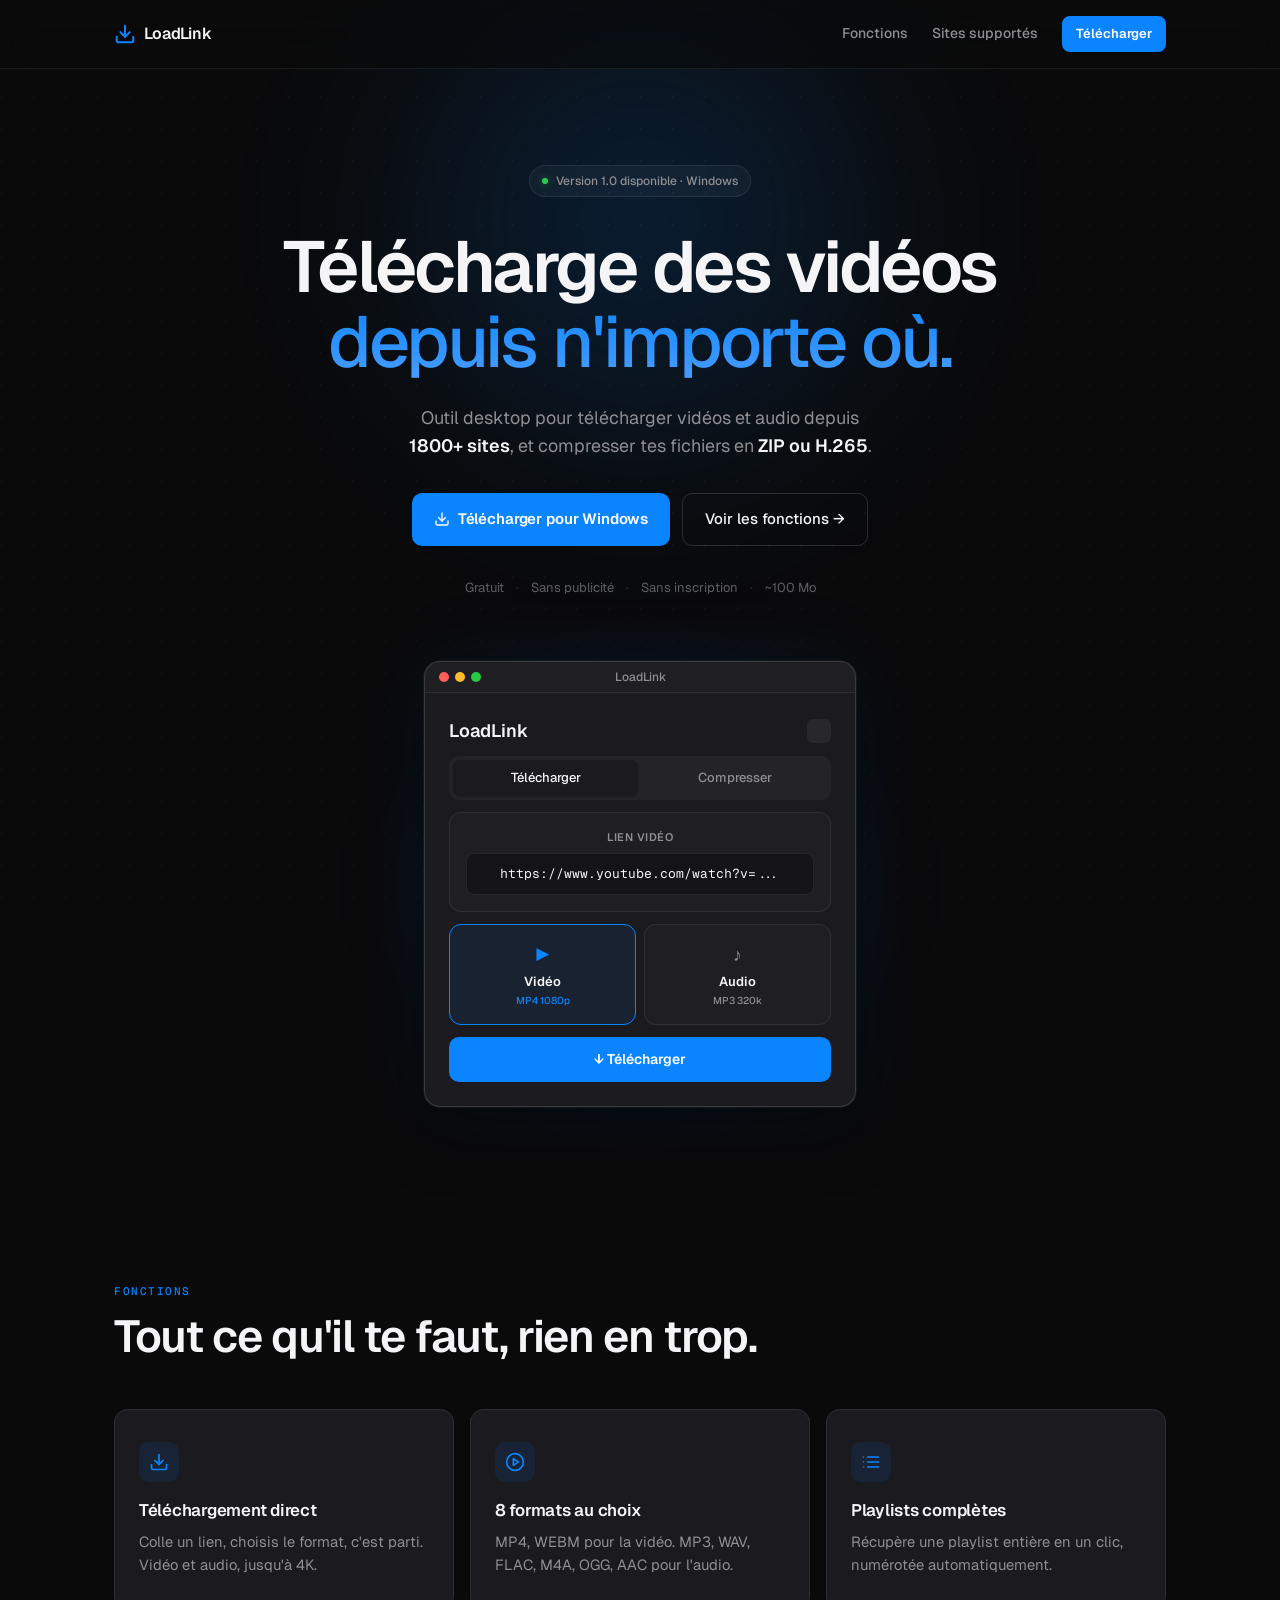
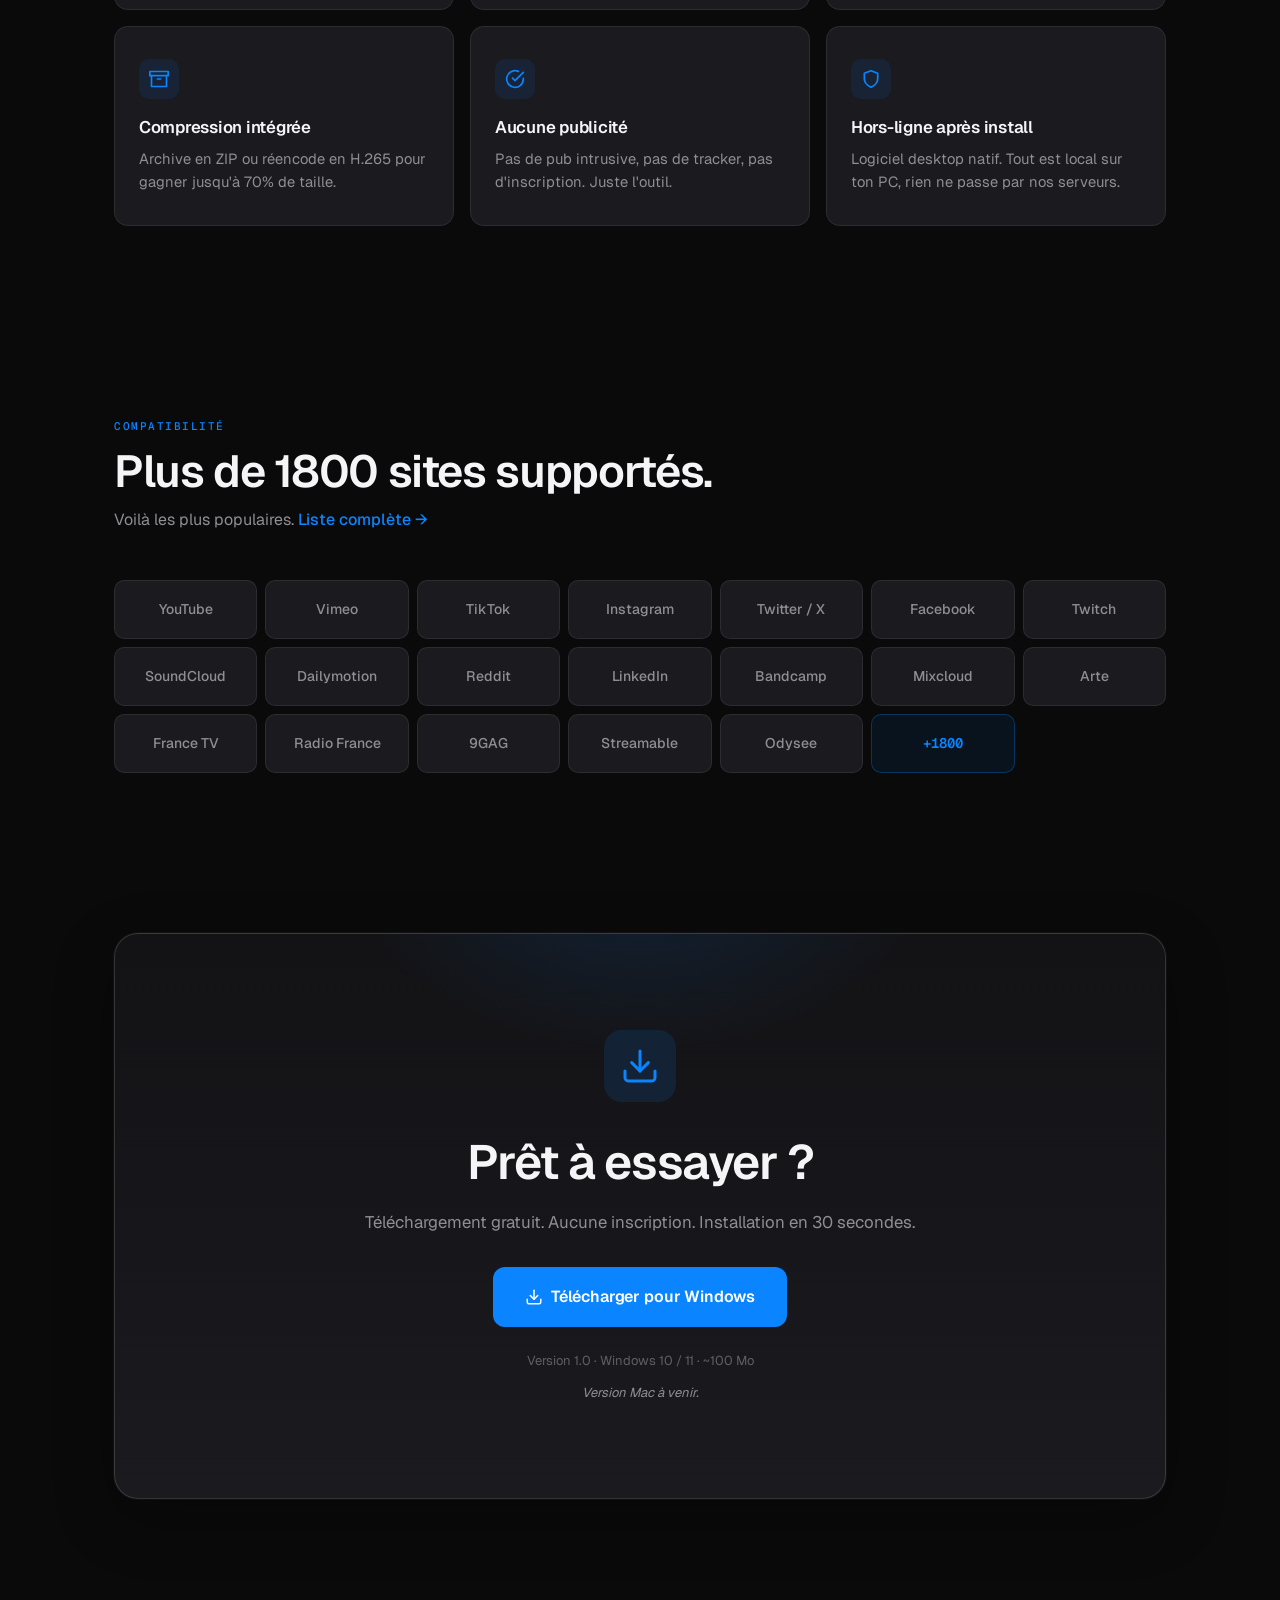
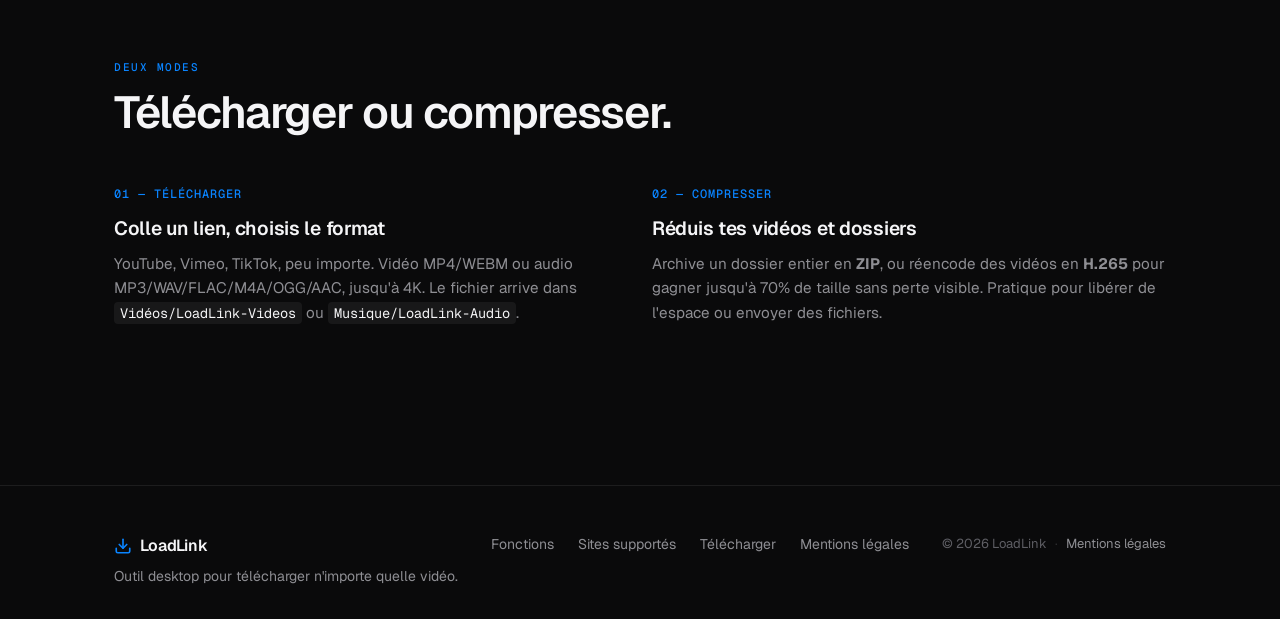
==== commit 6f371d71: "Revise download and compression instructions in index.html Updated the description and steps for dow" ====
--- a/index.html
+++ b/index.html
@@ -56,8 +56,8 @@
         </h1>
 
         <p class="hero-subtitle">
-          Outil desktop pour récupérer vidéos et audio depuis<br>
-          YouTube, Vimeo, TikTok, Instagram et <strong>1800+ autres sites</strong>.
+          Outil desktop pour télécharger vidéos et audio depuis<br>
+          <strong>1800+ sites</strong>, et compresser tes fichiers en <strong>ZIP ou H.265</strong>.
         </p>
 
         <div class="hero-actions">
@@ -247,27 +247,22 @@
       </div>
     </section>
 
-    <!-- HOW IT WORKS -->
+    <!-- TWO MODES -->
     <section class="how">
       <div class="container">
-        <div class="section-label">UTILISATION</div>
-        <h2 class="section-title">Trois étapes. Pas une de plus.</h2>
-
-        <div class="how-grid">
+        <div class="section-label">DEUX MODES</div>
+        <h2 class="section-title">Télécharger ou compresser.</h2>
+
+        <div class="how-grid how-grid-2">
           <div class="how-step">
-            <div class="how-num">01</div>
-            <h3 class="how-title">Colle ton lien</h3>
-            <p class="how-desc">YouTube, Vimeo, TikTok, peu importe. Copie-colle et l'aperçu se charge.</p>
+            <div class="how-num">01 — TÉLÉCHARGER</div>
+            <h3 class="how-title">Colle un lien, choisis le format</h3>
+            <p class="how-desc">YouTube, Vimeo, TikTok, peu importe. Vidéo MP4/WEBM ou audio MP3/WAV/FLAC/M4A/OGG/AAC, jusqu'à 4K. Le fichier arrive dans <code>Vidéos/LoadLink-Videos</code> ou <code>Musique/LoadLink-Audio</code>.</p>
           </div>
           <div class="how-step">
-            <div class="how-num">02</div>
-            <h3 class="how-title">Choisis le format</h3>
-            <p class="how-desc">Vidéo ou audio, qualité jusqu'à 4K, format MP4/MP3/FLAC selon ton besoin.</p>
-          </div>
-          <div class="how-step">
-            <div class="how-num">03</div>
-            <h3 class="how-title">Télécharge</h3>
-            <p class="how-desc">Le fichier arrive dans <code>Vidéos/LoadLink-Videos</code> ou <code>Musique/LoadLink-Audio</code>. C'est tout.</p>
+            <div class="how-num">02 — COMPRESSER</div>
+            <h3 class="how-title">Réduis tes vidéos et dossiers</h3>
+            <p class="how-desc">Archive un dossier entier en <strong>ZIP</strong>, ou réencode des vidéos en <strong>H.265</strong> pour gagner jusqu'à 70% de taille sans perte visible. Pratique pour libérer de l'espace ou envoyer des fichiers.</p>
           </div>
         </div>
       </div>
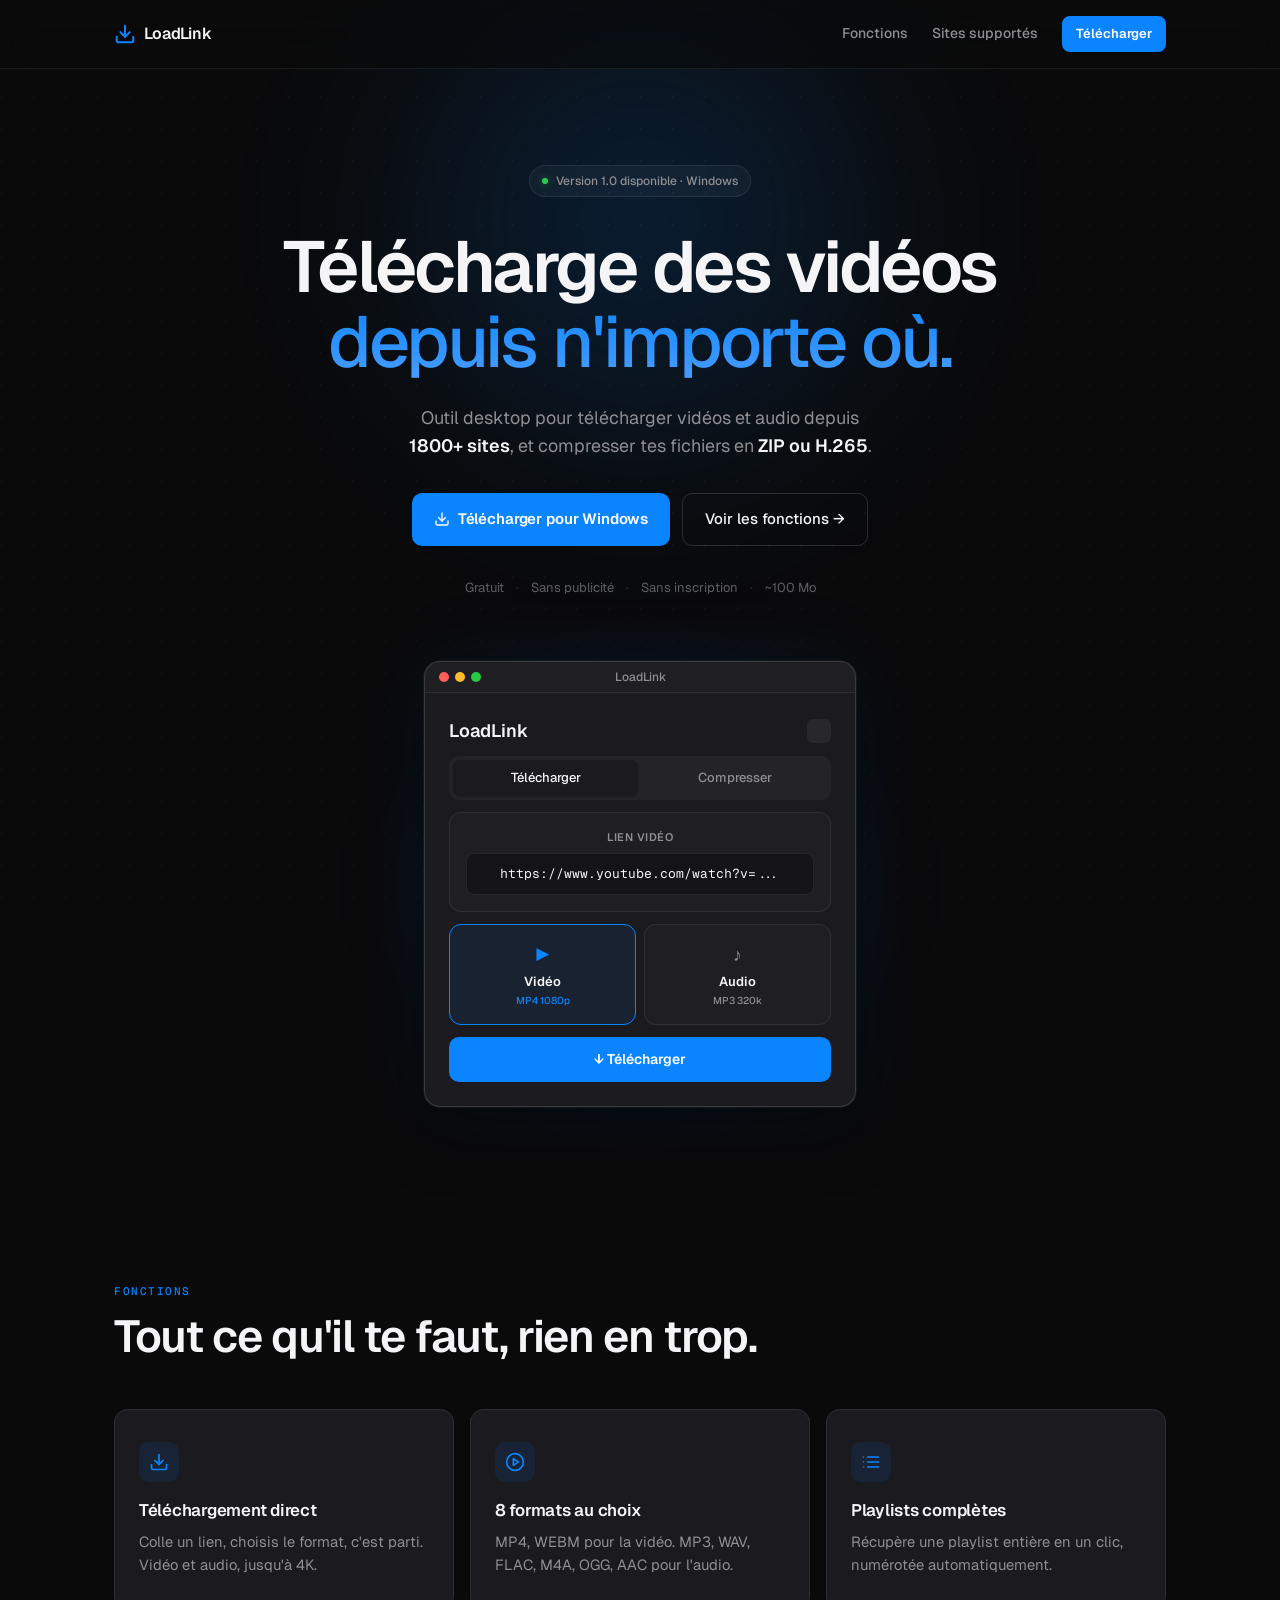
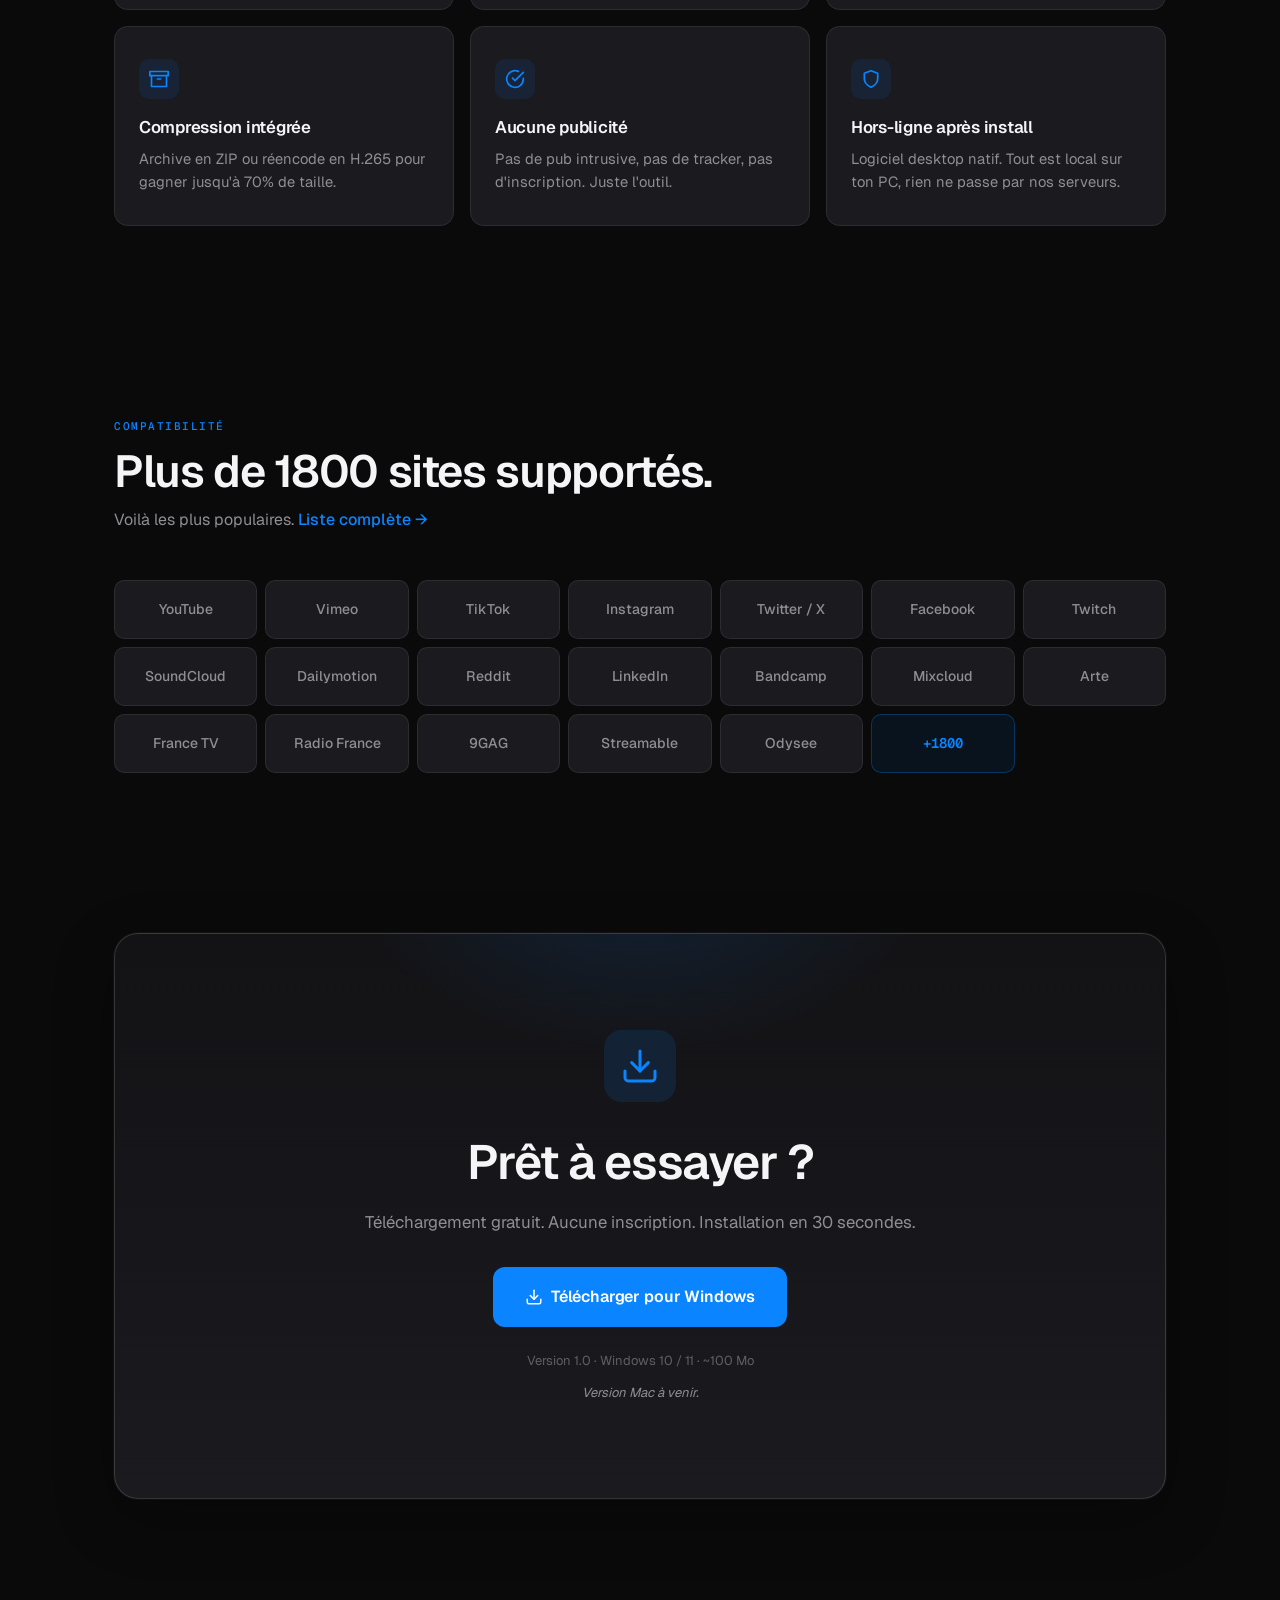
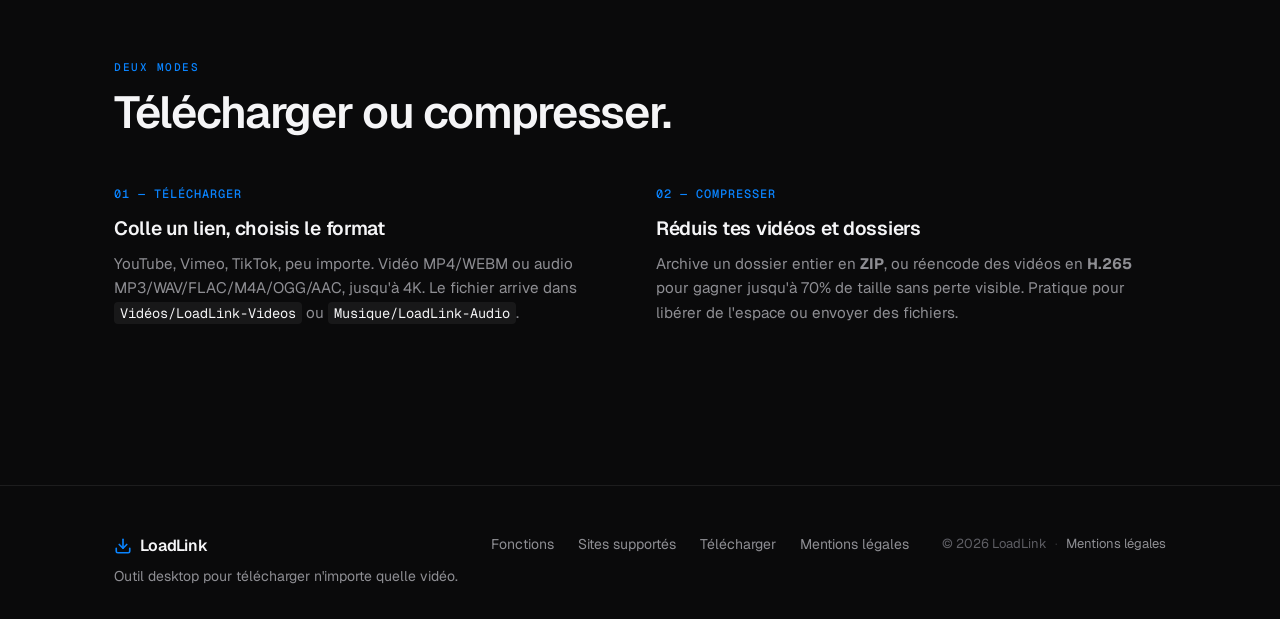
==== commit 245475a1: "Enhance index.html with Open Graph and Twitter metadata Added Open Graph and Twitter Card metadata f" ====
--- a/index.html
+++ b/index.html
@@ -5,10 +5,31 @@
   <meta name="viewport" content="width=device-width, initial-scale=1.0">
   <title>LoadLink — Téléchargez n'importe quelle vidéo, n'importe où</title>
   <meta name="description" content="LoadLink est un outil desktop pour télécharger des vidéos et de l'audio depuis YouTube, Vimeo, TikTok, Instagram et 1800+ autres sites. Gratuit, sans publicité, sans inscription.">
-  <meta property="og:title" content="LoadLink — Télécharge n'importe quelle vidéo">
-  <meta property="og:description" content="Outil desktop pour télécharger des vidéos et de l'audio depuis YouTube, Vimeo, TikTok et plus.">
+  <meta name="theme-color" content="#0A0A0B">
+
+  <!-- Favicons -->
+  <link rel="icon" type="image/x-icon" href="favicon.ico">
+  <link rel="icon" type="image/png" sizes="32x32" href="favicon-32.png">
+  <link rel="icon" type="image/png" sizes="16x16" href="favicon-16.png">
+  <link rel="icon" type="image/png" sizes="192x192" href="favicon-192.png">
+  <link rel="apple-touch-icon" sizes="180x180" href="apple-touch-icon.png">
+
+  <!-- Open Graph (Facebook, Discord, WhatsApp, iMessage, Slack, LinkedIn) -->
   <meta property="og:type" content="website">
-  <link rel="icon" type="image/png" href="favicon.png">
+  <meta property="og:url" content="https://loadlink.fr/">
+  <meta property="og:title" content="LoadLink — Téléchargez n'importe quelle vidéo">
+  <meta property="og:description" content="Outil desktop pour télécharger vidéos et audio depuis YouTube, Vimeo, TikTok et 1800+ autres sites. Gratuit, sans publicité, sans inscription.">
+  <meta property="og:image" content="https://loadlink.fr/og-image.png">
+  <meta property="og:image:width" content="1200">
+  <meta property="og:image:height" content="630">
+  <meta property="og:locale" content="fr_FR">
+  <meta property="og:site_name" content="LoadLink">
+
+  <!-- Twitter Card -->
+  <meta name="twitter:card" content="summary_large_image">
+  <meta name="twitter:title" content="LoadLink — Téléchargez n'importe quelle vidéo">
+  <meta name="twitter:description" content="Outil desktop pour télécharger vidéos et audio depuis YouTube, Vimeo, TikTok et 1800+ autres sites.">
+  <meta name="twitter:image" content="https://loadlink.fr/og-image.png">
 
   <!-- Fonts: Geist (display + body) for crisp tech feel -->
   <link rel="preconnect" href="https://fonts.googleapis.com">
--- a/styles.css
+++ b/styles.css
@@ -736,6 +736,11 @@
   margin-top: var(--space-8);
 }
 
+.how-grid-2 {
+  grid-template-columns: repeat(auto-fit, minmax(340px, 1fr));
+  gap: var(--space-6);
+}
+
 .how-step {
   position: relative;
 }
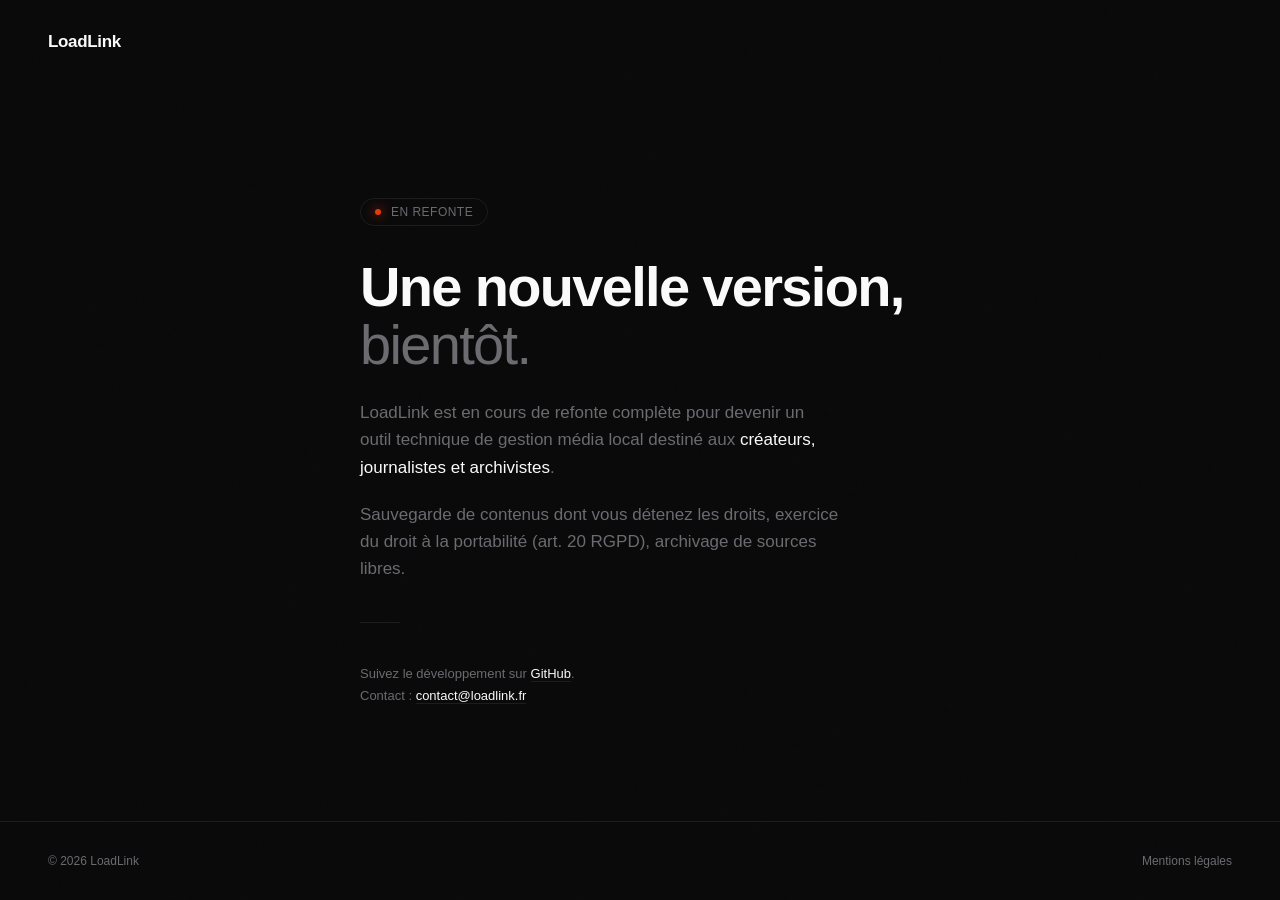
==== commit ad5c1601: "Revamp index.html for LoadLink redesign Updated the HTML structure and metadata for the LoadLink web" ====
--- a/index.html
+++ b/index.html
@@ -1,325 +1,255 @@
 <!DOCTYPE html>
 <html lang="fr">
 <head>
-  <meta charset="UTF-8">
-  <meta name="viewport" content="width=device-width, initial-scale=1.0">
-  <title>LoadLink — Téléchargez n'importe quelle vidéo, n'importe où</title>
-  <meta name="description" content="LoadLink est un outil desktop pour télécharger des vidéos et de l'audio depuis YouTube, Vimeo, TikTok, Instagram et 1800+ autres sites. Gratuit, sans publicité, sans inscription.">
-  <meta name="theme-color" content="#0A0A0B">
-
-  <!-- Favicons -->
-  <link rel="icon" type="image/x-icon" href="favicon.ico">
-  <link rel="icon" type="image/png" sizes="32x32" href="favicon-32.png">
-  <link rel="icon" type="image/png" sizes="16x16" href="favicon-16.png">
-  <link rel="icon" type="image/png" sizes="192x192" href="favicon-192.png">
-  <link rel="apple-touch-icon" sizes="180x180" href="apple-touch-icon.png">
-
-  <!-- Open Graph (Facebook, Discord, WhatsApp, iMessage, Slack, LinkedIn) -->
-  <meta property="og:type" content="website">
-  <meta property="og:url" content="https://loadlink.fr/">
-  <meta property="og:title" content="LoadLink — Téléchargez n'importe quelle vidéo">
-  <meta property="og:description" content="Outil desktop pour télécharger vidéos et audio depuis YouTube, Vimeo, TikTok et 1800+ autres sites. Gratuit, sans publicité, sans inscription.">
-  <meta property="og:image" content="https://loadlink.fr/og-image.png">
-  <meta property="og:image:width" content="1200">
-  <meta property="og:image:height" content="630">
-  <meta property="og:locale" content="fr_FR">
-  <meta property="og:site_name" content="LoadLink">
-
-  <!-- Twitter Card -->
-  <meta name="twitter:card" content="summary_large_image">
-  <meta name="twitter:title" content="LoadLink — Téléchargez n'importe quelle vidéo">
-  <meta name="twitter:description" content="Outil desktop pour télécharger vidéos et audio depuis YouTube, Vimeo, TikTok et 1800+ autres sites.">
-  <meta name="twitter:image" content="https://loadlink.fr/og-image.png">
-
-  <!-- Fonts: Geist (display + body) for crisp tech feel -->
-  <link rel="preconnect" href="https://fonts.googleapis.com">
-  <link rel="preconnect" href="https://fonts.gstatic.com" crossorigin>
-  <link href="https://fonts.googleapis.com/css2?family=Geist:wght@300;400;500;600;700&family=Geist+Mono:wght@400;500&display=swap" rel="stylesheet">
-
-  <link rel="stylesheet" href="styles.css">
+  <meta charset="UTF-8" />
+  <meta name="viewport" content="width=device-width, initial-scale=1.0" />
+  <title>LoadLink — En refonte</title>
+  <meta name="description" content="LoadLink prépare sa prochaine version. Outil technique de gestion média local pour créateurs, journalistes et archivistes." />
+  <meta name="theme-color" content="#0A0A0B" />
+
+  <meta property="og:title" content="LoadLink — En refonte" />
+  <meta property="og:description" content="LoadLink prépare sa prochaine version. Outil technique de gestion média local." />
+  <meta property="og:type" content="website" />
+  <meta property="og:url" content="https://loadlink.fr/" />
+  <meta property="og:locale" content="fr_FR" />
+
+  <link rel="icon" type="image/png" href="/favicon.png" />
+  <link rel="preconnect" href="https://assets.vercel.com" crossorigin />
+  <link rel="stylesheet" href="https://assets.vercel.com/raw/upload/v1587415301/fonts/2/inter.css" />
+
+  <style>
+    @import url('https://fonts.cdnfonts.com/css/geist-sans');
+
+    :root {
+      --bg: #0A0A0B;
+      --fg: #FAFAFA;
+      --muted: #6B6B70;
+      --border: rgba(255, 255, 255, 0.08);
+      --accent: #E8390C;
+    }
+
+    * { margin: 0; padding: 0; box-sizing: border-box; }
+
+    html, body {
+      height: 100%;
+      background: var(--bg);
+      color: var(--fg);
+      font-family: 'Geist', -apple-system, BlinkMacSystemFont, sans-serif;
+      -webkit-font-smoothing: antialiased;
+      -moz-osx-font-smoothing: grayscale;
+    }
+
+    body {
+      display: flex;
+      flex-direction: column;
+      min-height: 100vh;
+    }
+
+    /* Subtle grain background */
+    body::before {
+      content: '';
+      position: fixed;
+      inset: 0;
+      pointer-events: none;
+      background-image: url("data:image/svg+xml,%3Csvg viewBox='0 0 200 200' xmlns='http://www.w3.org/2000/svg'%3E%3Cfilter id='n'%3E%3CfeTurbulence type='fractalNoise' baseFrequency='0.9' numOctaves='3' /%3E%3C/filter%3E%3Crect width='100%25' height='100%25' filter='url(%23n)' opacity='0.4'/%3E%3C/svg%3E");
+      opacity: 0.025;
+      z-index: 1;
+    }
+
+    header {
+      padding: 32px 48px;
+      position: relative;
+      z-index: 2;
+    }
+
+    .logo {
+      font-size: 17px;
+      font-weight: 600;
+      letter-spacing: -0.02em;
+      color: var(--fg);
+    }
+
+    main {
+      flex: 1;
+      display: flex;
+      align-items: center;
+      justify-content: center;
+      padding: 48px;
+      position: relative;
+      z-index: 2;
+    }
+
+    .container {
+      max-width: 560px;
+      width: 100%;
+      text-align: left;
+    }
+
+    .status {
+      display: inline-flex;
+      align-items: center;
+      gap: 10px;
+      padding: 6px 14px;
+      border: 1px solid var(--border);
+      border-radius: 999px;
+      font-size: 12px;
+      letter-spacing: 0.04em;
+      color: var(--muted);
+      text-transform: uppercase;
+      margin-bottom: 32px;
+    }
+
+    .status-dot {
+      width: 6px;
+      height: 6px;
+      border-radius: 50%;
+      background: var(--accent);
+      box-shadow: 0 0 12px var(--accent);
+      animation: pulse 2s ease-in-out infinite;
+    }
+
+    @keyframes pulse {
+      0%, 100% { opacity: 1; }
+      50% { opacity: 0.4; }
+    }
+
+    h1 {
+      font-size: clamp(36px, 6vw, 56px);
+      font-weight: 600;
+      letter-spacing: -0.03em;
+      line-height: 1.05;
+      margin-bottom: 24px;
+    }
+
+    h1 .accent {
+      color: var(--muted);
+      font-weight: 400;
+    }
+
+    p {
+      font-size: 17px;
+      line-height: 1.6;
+      color: var(--muted);
+      max-width: 480px;
+      margin-bottom: 20px;
+    }
+
+    p strong {
+      color: var(--fg);
+      font-weight: 500;
+    }
+
+    .divider {
+      width: 40px;
+      height: 1px;
+      background: var(--border);
+      margin: 40px 0;
+    }
+
+    .meta {
+      font-size: 13px;
+      color: var(--muted);
+      line-height: 1.7;
+    }
+
+    .meta a {
+      color: var(--fg);
+      text-decoration: none;
+      border-bottom: 1px solid var(--border);
+      transition: border-color 0.2s;
+    }
+
+    .meta a:hover {
+      border-bottom-color: var(--accent);
+    }
+
+    footer {
+      padding: 32px 48px;
+      border-top: 1px solid var(--border);
+      display: flex;
+      justify-content: space-between;
+      align-items: center;
+      font-size: 12px;
+      color: var(--muted);
+      position: relative;
+      z-index: 2;
+    }
+
+    footer a {
+      color: var(--muted);
+      text-decoration: none;
+      transition: color 0.2s;
+    }
+
+    footer a:hover {
+      color: var(--fg);
+    }
+
+    @media (max-width: 640px) {
+      header, footer { padding: 24px; }
+      main { padding: 24px; }
+      footer { flex-direction: column; gap: 12px; text-align: center; }
+    }
+
+    /* Stagger entry animation */
+    .container > * {
+      opacity: 0;
+      animation: rise 0.7s cubic-bezier(0.2, 0.7, 0.2, 1) forwards;
+    }
+    .container > *:nth-child(1) { animation-delay: 0.1s; }
+    .container > *:nth-child(2) { animation-delay: 0.2s; }
+    .container > *:nth-child(3) { animation-delay: 0.3s; }
+    .container > *:nth-child(4) { animation-delay: 0.4s; }
+    .container > *:nth-child(5) { animation-delay: 0.5s; }
+    .container > *:nth-child(6) { animation-delay: 0.6s; }
+
+    @keyframes rise {
+      from { opacity: 0; transform: translateY(12px); }
+      to   { opacity: 1; transform: translateY(0); }
+    }
+  </style>
 </head>
 <body>
-
-  <!-- Subtle ambient gradient bg -->
-  <div class="ambient-bg"></div>
-
-  <header class="site-header">
-    <div class="container header-inner">
-      <a href="#" class="logo">
-        <svg class="logo-mark" width="22" height="22" viewBox="0 0 24 24" fill="none" stroke="currentColor" stroke-width="2.2" stroke-linecap="round" stroke-linejoin="round">
-          <path d="M21 15v4a2 2 0 0 1-2 2H5a2 2 0 0 1-2-2v-4"/>
-          <polyline points="7 10 12 15 17 10"/>
-          <line x1="12" y1="15" x2="12" y2="3"/>
-        </svg>
-        <span class="logo-text">LoadLink</span>
-      </a>
-      <nav class="nav">
-        <a href="#features" class="nav-link">Fonctions</a>
-        <a href="#sites" class="nav-link">Sites supportés</a>
-        <a href="#download" class="nav-cta">Télécharger</a>
-      </nav>
-    </div>
+  <header>
+    <div class="logo">LoadLink</div>
   </header>
 
   <main>
-
-    <!-- HERO -->
-    <section class="hero">
-      <div class="container">
-        <div class="hero-badge">
-          <span class="hero-badge-dot"></span>
-          <span>Version 1.0 disponible · Windows</span>
-        </div>
-
-        <h1 class="hero-title">
-          Télécharge des vidéos<br>
-          <span class="hero-title-accent">depuis n'importe où.</span>
-        </h1>
-
-        <p class="hero-subtitle">
-          Outil desktop pour télécharger vidéos et audio depuis<br>
-          <strong>1800+ sites</strong>, et compresser tes fichiers en <strong>ZIP ou H.265</strong>.
-        </p>
-
-        <div class="hero-actions">
-          <a href="#download" class="btn-primary">
-            <svg width="16" height="16" viewBox="0 0 24 24" fill="none" stroke="currentColor" stroke-width="2" stroke-linecap="round" stroke-linejoin="round">
-              <path d="M21 15v4a2 2 0 0 1-2 2H5a2 2 0 0 1-2-2v-4"/>
-              <polyline points="7 10 12 15 17 10"/>
-              <line x1="12" y1="15" x2="12" y2="3"/>
-            </svg>
-            Télécharger pour Windows
-          </a>
-          <a href="#features" class="btn-secondary">Voir les fonctions →</a>
-        </div>
-
-        <div class="hero-meta">
-          <span>Gratuit</span>
-          <span class="dot">·</span>
-          <span>Sans publicité</span>
-          <span class="dot">·</span>
-          <span>Sans inscription</span>
-          <span class="dot">·</span>
-          <span>~100 Mo</span>
-        </div>
+    <div class="container">
+      <div class="status">
+        <span class="status-dot"></span>
+        <span>En refonte</span>
       </div>
 
-      <!-- App screenshot mockup -->
-      <div class="hero-mockup container">
-        <div class="mockup-frame">
-          <div class="mockup-bar">
-            <div class="mockup-dot red"></div>
-            <div class="mockup-dot yellow"></div>
-            <div class="mockup-dot green"></div>
-            <div class="mockup-title">LoadLink</div>
-          </div>
-          <div class="mockup-content">
-            <div class="mockup-row">
-              <h3 style="margin:0;font-size:18px;font-weight:600">LoadLink</h3>
-              <div class="mockup-icon"></div>
-            </div>
-            <div class="mockup-tabs">
-              <div class="mockup-tab selected">Télécharger</div>
-              <div class="mockup-tab">Compresser</div>
-            </div>
-            <div class="mockup-card">
-              <div class="mockup-label">LIEN VIDÉO</div>
-              <div class="mockup-input">https://www.youtube.com/watch?v=...</div>
-            </div>
-            <div class="mockup-formats">
-              <div class="mockup-format selected">
-                <div class="mockup-format-icon">▶</div>
-                <div>Vidéo</div>
-                <div class="mockup-format-meta">MP4 1080p</div>
-              </div>
-              <div class="mockup-format">
-                <div class="mockup-format-icon">♪</div>
-                <div>Audio</div>
-                <div class="mockup-format-meta">MP3 320k</div>
-              </div>
-            </div>
-            <div class="mockup-btn">↓ Télécharger</div>
-          </div>
-        </div>
-      </div>
-    </section>
-
-    <!-- FEATURES -->
-    <section class="features" id="features">
-      <div class="container">
-        <div class="section-label">FONCTIONS</div>
-        <h2 class="section-title">Tout ce qu'il te faut, rien en trop.</h2>
-
-        <div class="features-grid">
-          <div class="feature">
-            <div class="feature-icon">
-              <svg width="20" height="20" viewBox="0 0 24 24" fill="none" stroke="currentColor" stroke-width="2" stroke-linecap="round" stroke-linejoin="round"><path d="M21 15v4a2 2 0 0 1-2 2H5a2 2 0 0 1-2-2v-4"/><polyline points="7 10 12 15 17 10"/><line x1="12" y1="15" x2="12" y2="3"/></svg>
-            </div>
-            <h3 class="feature-title">Téléchargement direct</h3>
-            <p class="feature-desc">Colle un lien, choisis le format, c'est parti. Vidéo et audio, jusqu'à 4K.</p>
-          </div>
-
-          <div class="feature">
-            <div class="feature-icon">
-              <svg width="20" height="20" viewBox="0 0 24 24" fill="none" stroke="currentColor" stroke-width="2" stroke-linecap="round" stroke-linejoin="round"><polygon points="10 8 16 12 10 16 10 8"/><circle cx="12" cy="12" r="10"/></svg>
-            </div>
-            <h3 class="feature-title">8 formats au choix</h3>
-            <p class="feature-desc">MP4, WEBM pour la vidéo. MP3, WAV, FLAC, M4A, OGG, AAC pour l'audio.</p>
-          </div>
-
-          <div class="feature">
-            <div class="feature-icon">
-              <svg width="20" height="20" viewBox="0 0 24 24" fill="none" stroke="currentColor" stroke-width="2" stroke-linecap="round" stroke-linejoin="round"><line x1="8" y1="6" x2="21" y2="6"/><line x1="8" y1="12" x2="21" y2="12"/><line x1="8" y1="18" x2="21" y2="18"/><line x1="3" y1="6" x2="3.01" y2="6"/><line x1="3" y1="12" x2="3.01" y2="12"/><line x1="3" y1="18" x2="3.01" y2="18"/></svg>
-            </div>
-            <h3 class="feature-title">Playlists complètes</h3>
-            <p class="feature-desc">Récupère une playlist entière en un clic, numérotée automatiquement.</p>
-          </div>
-
-          <div class="feature">
-            <div class="feature-icon">
-              <svg width="20" height="20" viewBox="0 0 24 24" fill="none" stroke="currentColor" stroke-width="2" stroke-linecap="round" stroke-linejoin="round"><polyline points="21 8 21 21 3 21 3 8"/><rect x="1" y="3" width="22" height="5"/><line x1="10" y1="12" x2="14" y2="12"/></svg>
-            </div>
-            <h3 class="feature-title">Compression intégrée</h3>
-            <p class="feature-desc">Archive en ZIP ou réencode en H.265 pour gagner jusqu'à 70% de taille.</p>
-          </div>
-
-          <div class="feature">
-            <div class="feature-icon">
-              <svg width="20" height="20" viewBox="0 0 24 24" fill="none" stroke="currentColor" stroke-width="2" stroke-linecap="round" stroke-linejoin="round"><path d="M22 11.08V12a10 10 0 1 1-5.93-9.14"/><polyline points="22 4 12 14.01 9 11.01"/></svg>
-            </div>
-            <h3 class="feature-title">Aucune publicité</h3>
-            <p class="feature-desc">Pas de pub intrusive, pas de tracker, pas d'inscription. Juste l'outil.</p>
-          </div>
-
-          <div class="feature">
-            <div class="feature-icon">
-              <svg width="20" height="20" viewBox="0 0 24 24" fill="none" stroke="currentColor" stroke-width="2" stroke-linecap="round" stroke-linejoin="round"><path d="M12 22s8-4 8-10V5l-8-3-8 3v7c0 6 8 10 8 10z"/></svg>
-            </div>
-            <h3 class="feature-title">Hors-ligne après install</h3>
-            <p class="feature-desc">Logiciel desktop natif. Tout est local sur ton PC, rien ne passe par nos serveurs.</p>
-          </div>
-        </div>
-      </div>
-    </section>
-
-    <!-- SITES SUPPORTÉS -->
-    <section class="sites" id="sites">
-      <div class="container">
-        <div class="section-label">COMPATIBILITÉ</div>
-        <h2 class="section-title">Plus de 1800 sites supportés.</h2>
-        <p class="section-subtitle">Voilà les plus populaires. <a href="https://github.com/yt-dlp/yt-dlp/blob/master/supportedsites.md" target="_blank" rel="noopener">Liste complète →</a></p>
-
-        <div class="sites-grid">
-          <div class="site-card">YouTube</div>
-          <div class="site-card">Vimeo</div>
-          <div class="site-card">TikTok</div>
-          <div class="site-card">Instagram</div>
-          <div class="site-card">Twitter / X</div>
-          <div class="site-card">Facebook</div>
-          <div class="site-card">Twitch</div>
-          <div class="site-card">SoundCloud</div>
-          <div class="site-card">Dailymotion</div>
-          <div class="site-card">Reddit</div>
-          <div class="site-card">LinkedIn</div>
-          <div class="site-card">Bandcamp</div>
-          <div class="site-card">Mixcloud</div>
-          <div class="site-card">Arte</div>
-          <div class="site-card">France TV</div>
-          <div class="site-card">Radio France</div>
-          <div class="site-card">9GAG</div>
-          <div class="site-card">Streamable</div>
-          <div class="site-card">Odysee</div>
-          <div class="site-card">+1800</div>
-        </div>
-      </div>
-    </section>
-
-    <!-- DOWNLOAD CTA -->
-    <section class="download-cta" id="download">
-      <div class="container">
-        <div class="download-card">
-          <div class="download-icon">
-            <svg width="40" height="40" viewBox="0 0 24 24" fill="none" stroke="currentColor" stroke-width="1.8" stroke-linecap="round" stroke-linejoin="round">
-              <path d="M21 15v4a2 2 0 0 1-2 2H5a2 2 0 0 1-2-2v-4"/>
-              <polyline points="7 10 12 15 17 10"/>
-              <line x1="12" y1="15" x2="12" y2="3"/>
-            </svg>
-          </div>
-          <h2 class="download-title">Prêt à essayer ?</h2>
-          <p class="download-subtitle">Téléchargement gratuit. Aucune inscription. Installation en 30 secondes.</p>
-
-          <a href="https://github.com/studiobastidecontact-tech/loadlink/releases/latest/download/LoadLink-Setup.exe" class="btn-primary btn-large">
-            <svg width="18" height="18" viewBox="0 0 24 24" fill="none" stroke="currentColor" stroke-width="2" stroke-linecap="round" stroke-linejoin="round">
-              <path d="M21 15v4a2 2 0 0 1-2 2H5a2 2 0 0 1-2-2v-4"/>
-              <polyline points="7 10 12 15 17 10"/>
-              <line x1="12" y1="15" x2="12" y2="3"/>
-            </svg>
-            Télécharger pour Windows
-          </a>
-
-          <div class="download-info">
-            <span>Version 1.0 · Windows 10 / 11 · ~100 Mo</span>
-          </div>
-
-          <div class="download-mac-note">
-            <span>Version Mac à venir.</span>
-          </div>
-        </div>
-      </div>
-    </section>
-
-    <!-- TWO MODES -->
-    <section class="how">
-      <div class="container">
-        <div class="section-label">DEUX MODES</div>
-        <h2 class="section-title">Télécharger ou compresser.</h2>
-
-        <div class="how-grid how-grid-2">
-          <div class="how-step">
-            <div class="how-num">01 — TÉLÉCHARGER</div>
-            <h3 class="how-title">Colle un lien, choisis le format</h3>
-            <p class="how-desc">YouTube, Vimeo, TikTok, peu importe. Vidéo MP4/WEBM ou audio MP3/WAV/FLAC/M4A/OGG/AAC, jusqu'à 4K. Le fichier arrive dans <code>Vidéos/LoadLink-Videos</code> ou <code>Musique/LoadLink-Audio</code>.</p>
-          </div>
-          <div class="how-step">
-            <div class="how-num">02 — COMPRESSER</div>
-            <h3 class="how-title">Réduis tes vidéos et dossiers</h3>
-            <p class="how-desc">Archive un dossier entier en <strong>ZIP</strong>, ou réencode des vidéos en <strong>H.265</strong> pour gagner jusqu'à 70% de taille sans perte visible. Pratique pour libérer de l'espace ou envoyer des fichiers.</p>
-          </div>
-        </div>
-      </div>
-    </section>
-
-  </main>
-
-  <footer class="site-footer">
-    <div class="container footer-inner">
-      <div class="footer-brand">
-        <div class="logo">
-          <svg class="logo-mark" width="18" height="18" viewBox="0 0 24 24" fill="none" stroke="currentColor" stroke-width="2.2" stroke-linecap="round" stroke-linejoin="round">
-            <path d="M21 15v4a2 2 0 0 1-2 2H5a2 2 0 0 1-2-2v-4"/>
-            <polyline points="7 10 12 15 17 10"/>
-            <line x1="12" y1="15" x2="12" y2="3"/>
-          </svg>
-          <span class="logo-text">LoadLink</span>
-        </div>
-        <p class="footer-tagline">Outil desktop pour télécharger n'importe quelle vidéo.</p>
-      </div>
-
-      <div class="footer-links">
-        <a href="#features">Fonctions</a>
-        <a href="#sites">Sites supportés</a>
-        <a href="#download">Télécharger</a>
-        <a href="legal.html">Mentions légales</a>
-      </div>
-
-      <div class="footer-bottom">
-        <span>© 2026 LoadLink</span>
-        <span class="dot">·</span>
-        <a href="legal.html">Mentions légales</a>
+      <h1>
+        Une nouvelle version,<br/>
+        <span class="accent">bientôt.</span>
+      </h1>
+
+      <p>
+        LoadLink est en cours de refonte complète pour devenir un outil technique
+        de gestion média local destiné aux <strong>créateurs, journalistes et archivistes</strong>.
+      </p>
+
+      <p>
+        Sauvegarde de contenus dont vous détenez les droits, exercice du droit
+        à la portabilité (art. 20 RGPD), archivage de sources libres.
+      </p>
+
+      <div class="divider"></div>
+
+      <div class="meta">
+        Suivez le développement sur
+        <a href="https://github.com/studiobastidecontact-tech/loadlink-app" target="_blank" rel="noopener">GitHub</a>.
+        <br/>
+        Contact : <a href="mailto:contact@loadlink.fr">contact@loadlink.fr</a>
       </div>
     </div>
+  </main>
+
+  <footer>
+    <span>© 2026 LoadLink</span>
+    <a href="/legal.html">Mentions légales</a>
   </footer>
-
-  <script src="main.js"></script>
 </body>
 </html>
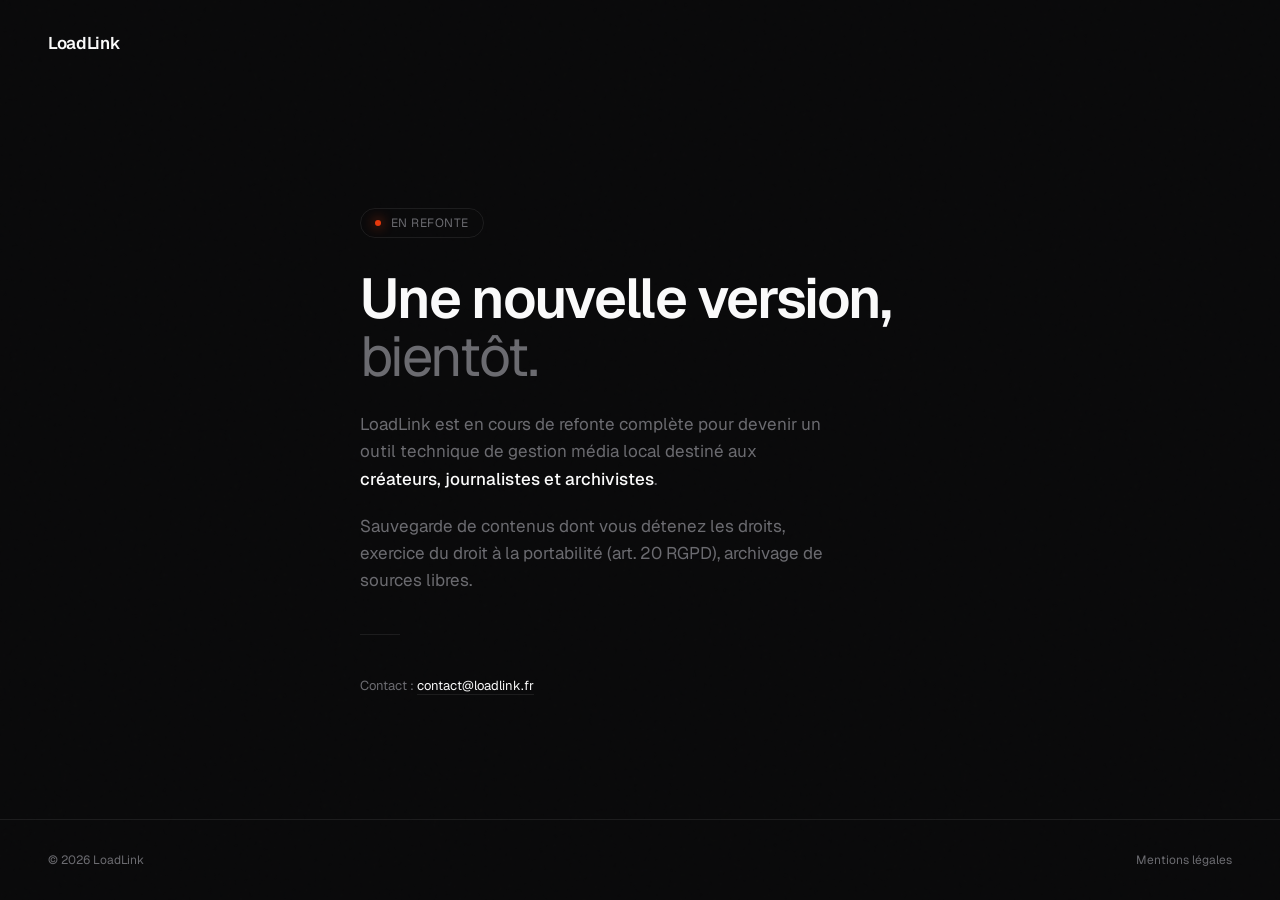
==== commit 0eb599ba: "refactor: replace landing with maintenance page during repositioning" ====
--- a/index.html
+++ b/index.html
@@ -13,13 +13,16 @@
   <meta property="og:url" content="https://loadlink.fr/" />
   <meta property="og:locale" content="fr_FR" />
 
-  <link rel="icon" type="image/png" href="/favicon.png" />
-  <link rel="preconnect" href="https://assets.vercel.com" crossorigin />
-  <link rel="stylesheet" href="https://assets.vercel.com/raw/upload/v1587415301/fonts/2/inter.css" />
+  <link rel="icon" type="image/x-icon" href="favicon.ico" />
+  <link rel="icon" type="image/png" sizes="32x32" href="favicon-32.png" />
+  <link rel="icon" type="image/png" sizes="16x16" href="favicon-16.png" />
+  <link rel="apple-touch-icon" sizes="180x180" href="apple-touch-icon.png" />
+
+  <link rel="preconnect" href="https://fonts.googleapis.com" />
+  <link rel="preconnect" href="https://fonts.gstatic.com" crossorigin />
+  <link href="https://fonts.googleapis.com/css2?family=Geist:wght@300;400;500;600;700&display=swap" rel="stylesheet" />
 
   <style>
-    @import url('https://fonts.cdnfonts.com/css/geist-sans');
-
     :root {
       --bg: #0A0A0B;
       --fg: #FAFAFA;
@@ -45,7 +48,6 @@
       min-height: 100vh;
     }
 
-    /* Subtle grain background */
     body::before {
       content: '';
       position: fixed;
@@ -191,7 +193,6 @@
       footer { flex-direction: column; gap: 12px; text-align: center; }
     }
 
-    /* Stagger entry animation */
     .container > * {
       opacity: 0;
       animation: rise 0.7s cubic-bezier(0.2, 0.7, 0.2, 1) forwards;
@@ -239,9 +240,6 @@
       <div class="divider"></div>
 
       <div class="meta">
-        Suivez le développement sur
-        <a href="https://github.com/studiobastidecontact-tech/loadlink-app" target="_blank" rel="noopener">GitHub</a>.
-        <br/>
         Contact : <a href="mailto:contact@loadlink.fr">contact@loadlink.fr</a>
       </div>
     </div>
@@ -252,4 +250,4 @@
     <a href="/legal.html">Mentions légales</a>
   </footer>
 </body>
-</html>
+</html>
